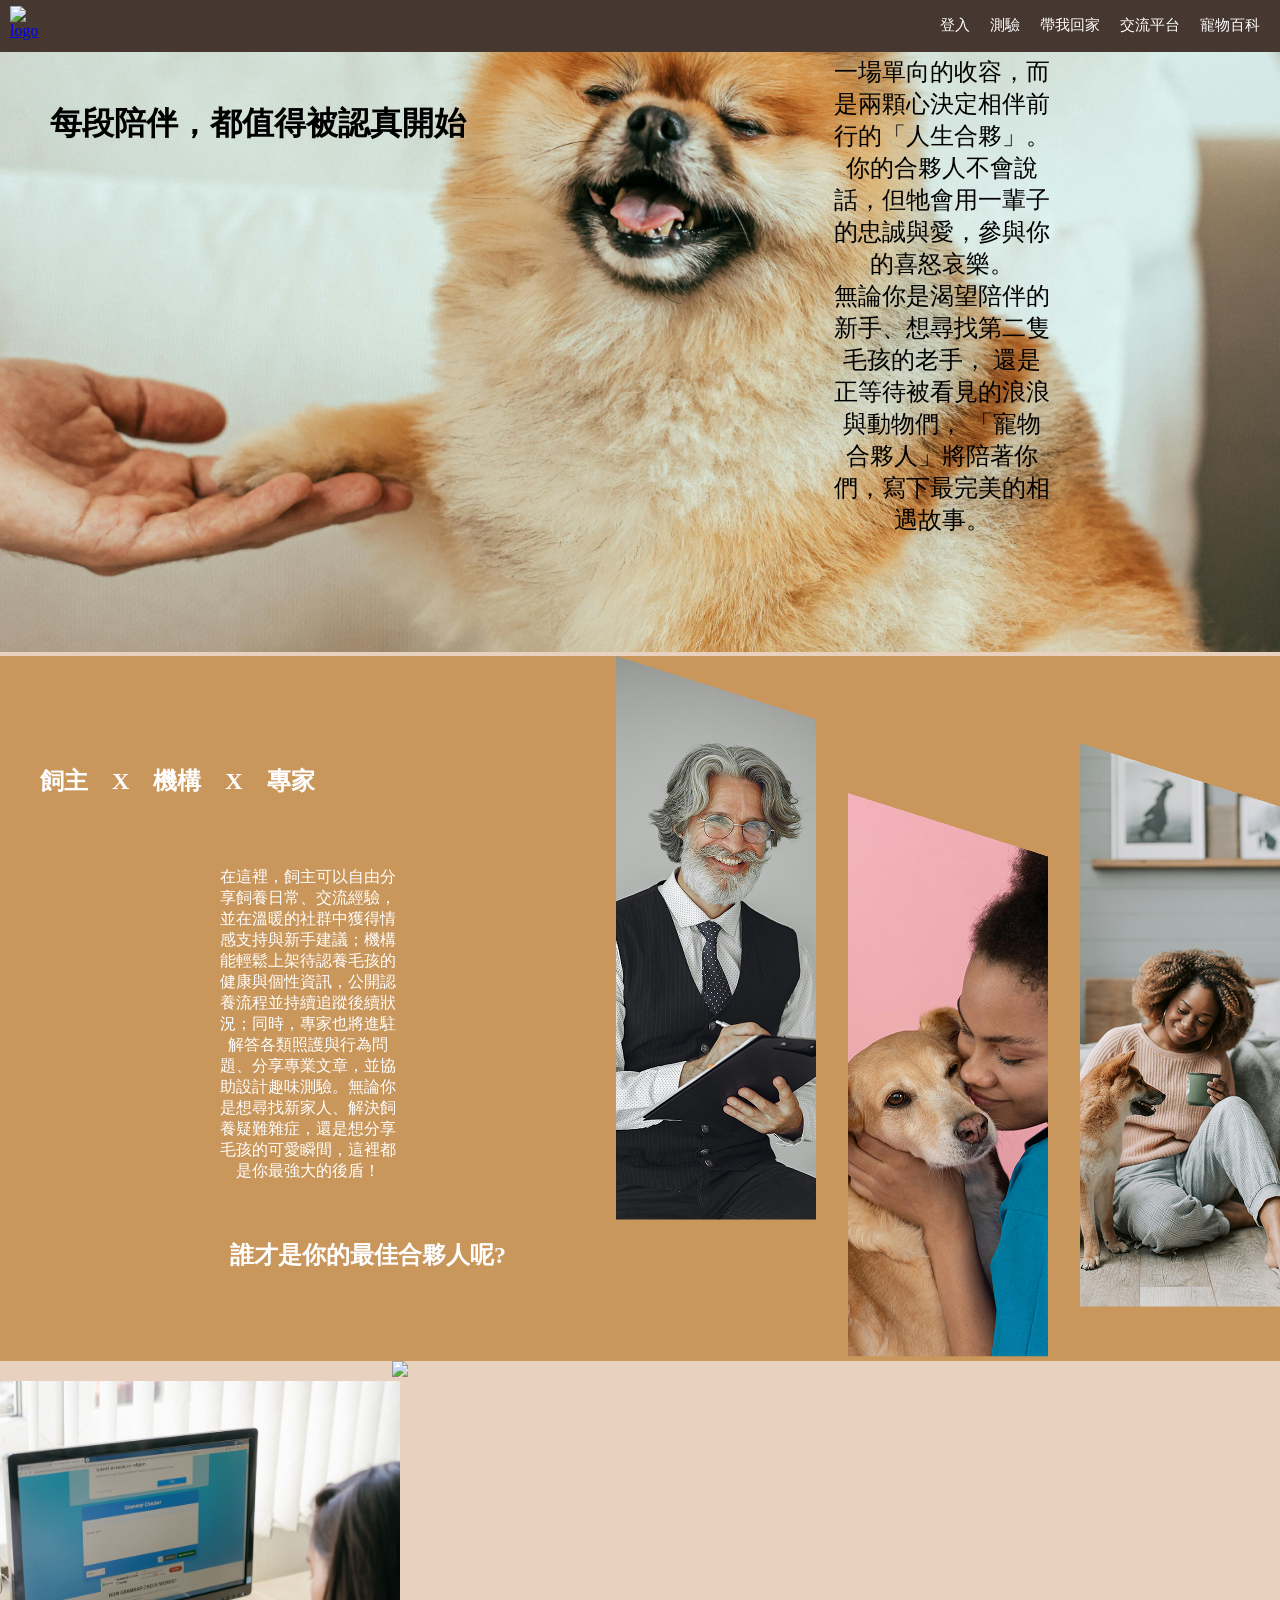
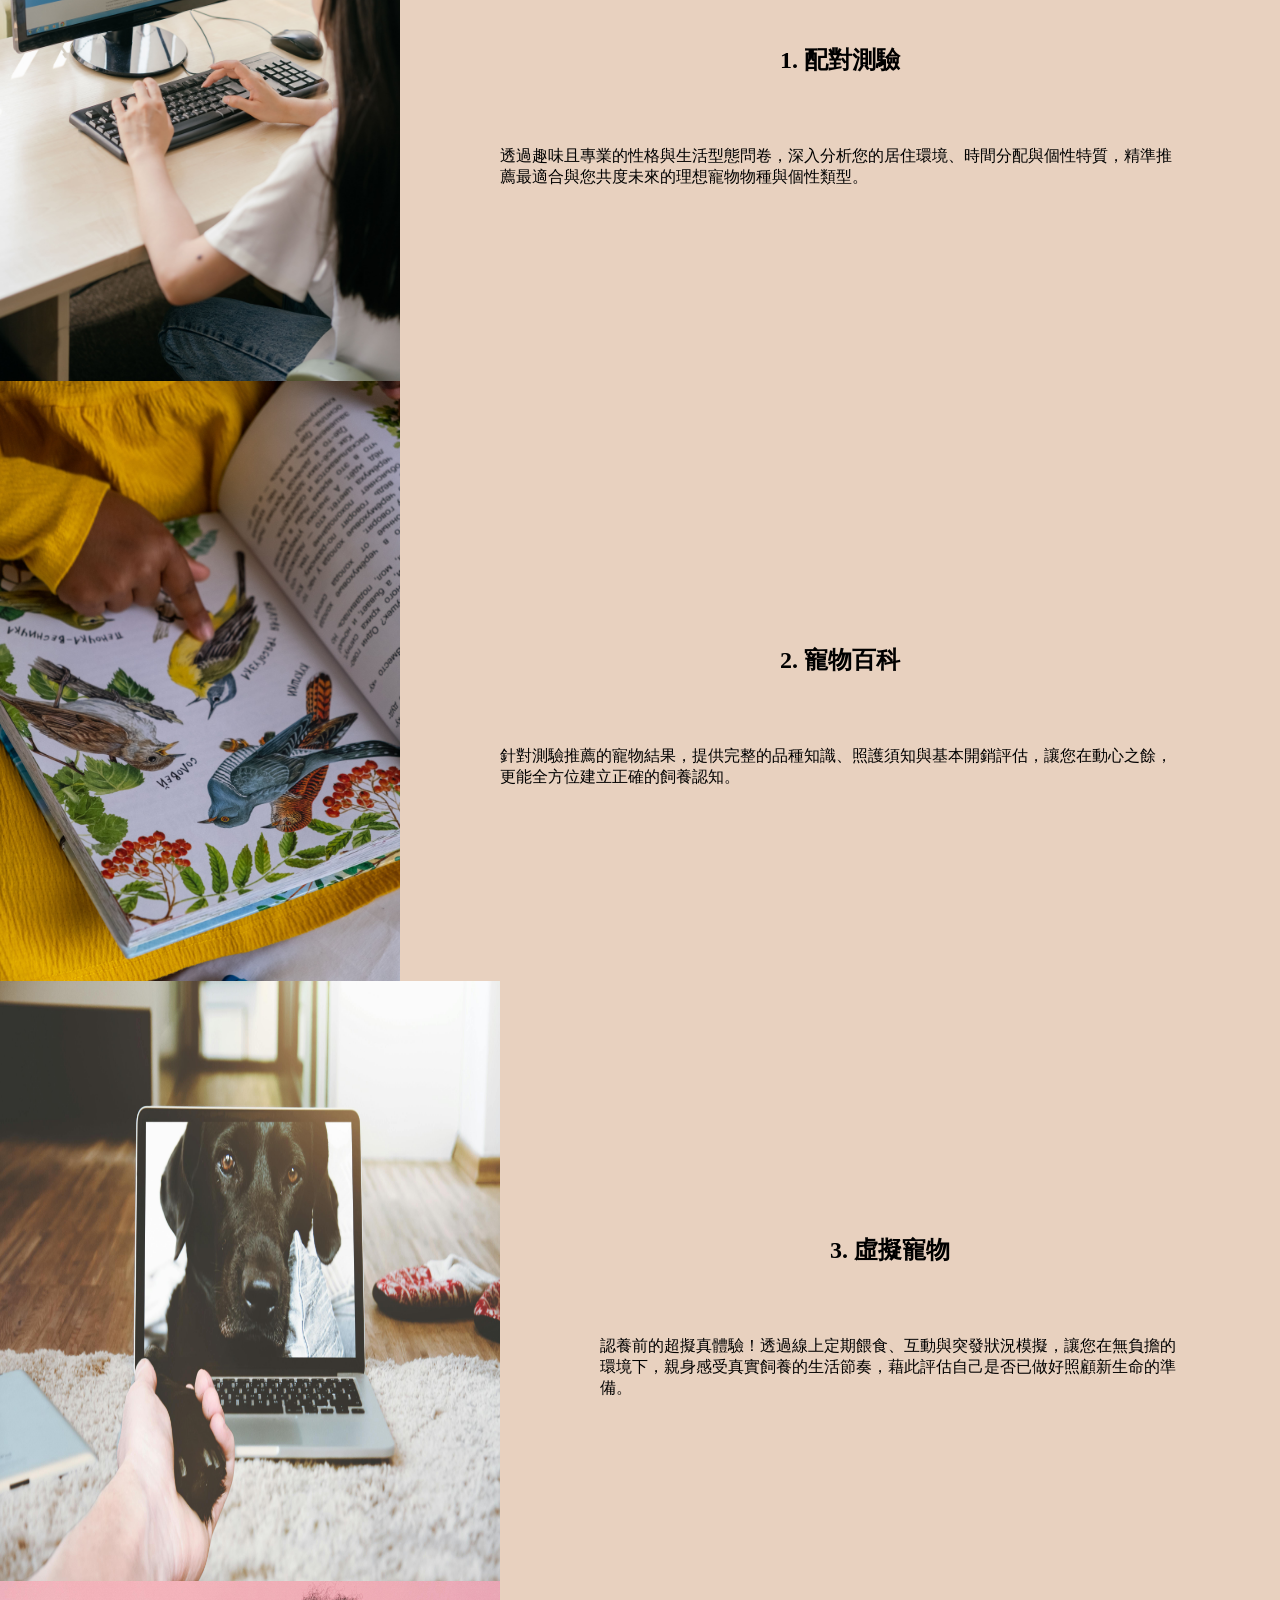
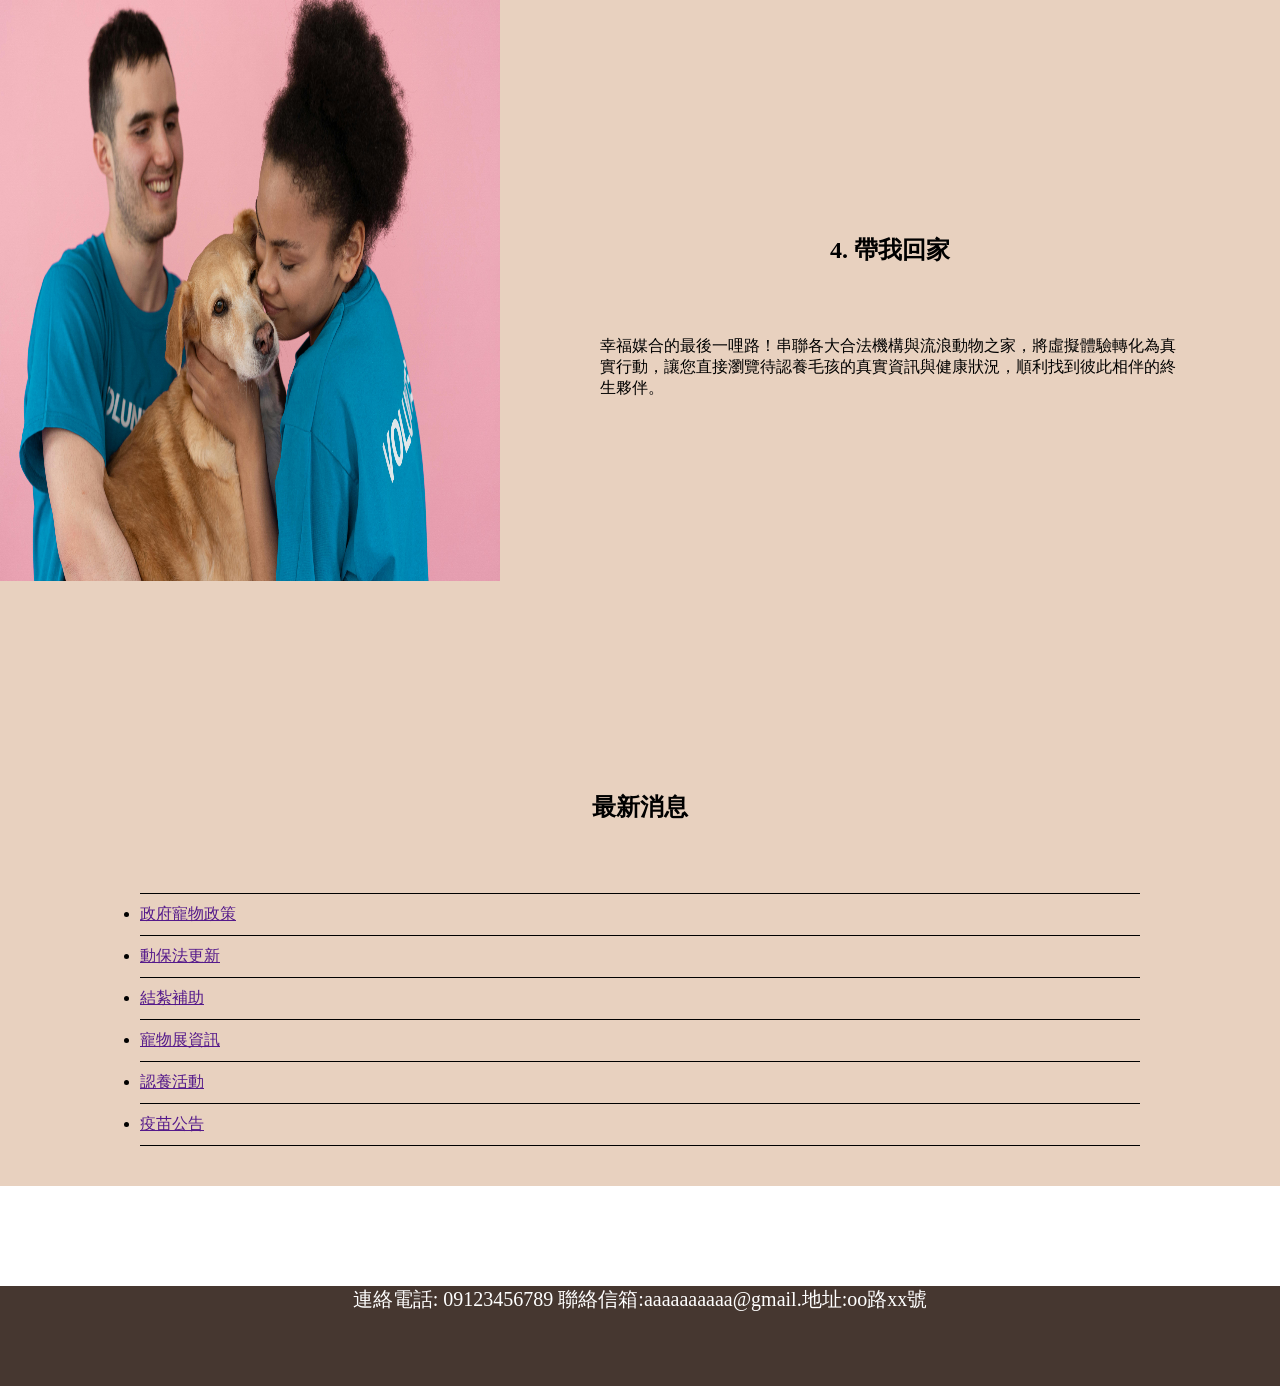
==== index.html @ eba2deb5 "uu" ====
<!DOCTYPE html>
<html lang="en">

<head>
    <meta charset="UTF-8">
    <meta name="viewport" content="width=device-width, initial-scale=1.0">
    <title>Document</title>
    <link rel="stylesheet" href="header.css">

    <style>
        * {
            margin: 0;
            padding: 0;
        }

        .frontpage {
            background-color: #E8D1BF;
        }

        h2,
        p {
            text-align: center;
            margin: 70px 180px;
        }


        .banner {
            width: 100%;

            overflow: hidden;
            position: relative;
        }

        .banner img {
            width: 100%;
            height: 600px;
            object-fit: cover;
            /* 圖片等比例縮放不變形 */

        }

        h1 {
            position: absolute;
            top: 50px;
            left: 50px;
            margin: 0;

        }

        .text1 {
            position: absolute;
            bottom: 50px;
            right: 50px;
            width: 45%;
            min-width: 300px;
            margin: 0;
            font-size: 24px;
            font-weight: normal;
        }

        .card1 {
            display: flex;
            align-items: center;
            background-color: #C9975B;
            margin: auto;
        }

        .content1 {
            flex: 1;
            padding: 40px;
        }

        .content1title {
            font-size: 24px;
            font-weight: 700;
            color: #FFFEFE;
        }

        .content1text {
            font-size: 16px;
            font-weight: 400;
            color: #FFFEFE;
        }

        .card1img {
            flex: 1;
            height: 100%;
        }

        .content2 {
            width: 100%;
            max-width: 800px;
            position: relative;
            text-align: center;
        }

        .content2 img {
            width: 100%;
            height: auto;
        }

        .content2 h2 {
            position: absolute;
            bottom: 40px;
            left: 50px;
            color: #FFFEFE
        }


        .step {
            display: flex;
            flex-direction: column;
        }

        .stepbox {
            display: flex;
            align-items: center;
        }

        .stepbox img {
            width: 500px;
            height: 600px;
        }

        .steptext {
            padding: 100px;
        }



        .news {
            display: block;
            margin: 100px;
            padding: 40px;
            text-decoration: none;
        }

        li {
            border-bottom: 1px solid #000;
            padding: 10px 0;
        }

        li:first-child {
            border-top: 1px solid #000;
        }
    </style>
</head>

<body>

    <div div class="frontpage">
        <header>
            <a class="logo" href="#"><img src="file:///C:/Users/TMP-214/Desktop/zhu/Topics/report/index.html"
                    alt="logo"></a>

            <nav>
                <a href="#">登入</a>
                <a href="file:///C:/Users/TMP-214/Desktop/zhu/Topics/report/test.html">測驗</a>
                <a href="file:///C:/Users/TMP-214/Desktop/zhu/Topics/report/take%20me%20home.html">帶我回家</a>
                <a href="file:///C:/Users/TMP-214/Desktop/zhu/Topics/report/comminicate.html">交流平台</a>
                <a href="#">寵物百科</a>
            </nav>
        </header>
        <div class="banner">
            <img src="./picture/animal/pexels-cup-of-couple-8473723.jpg" alt="">


            <h1>每段陪伴，都值得被認真開始</h1>

            <div class="text1">

                <p>這裡不只是個網站，而是一個人與毛孩相遇的溫暖起點。 我們相信，養寵物不是一場單向的收容，而是兩顆心決定相伴前行的「人生合夥」。
                    你的合夥人不會說話，但牠會用一輩子的忠誠與愛，參與你的喜怒哀樂。<br>
                    無論你是渴望陪伴的新手、想尋找第二隻毛孩的老手， 還是正等待被看見的浪浪與動物們， 「寵物合夥人」將陪著你們，寫下最完美的相遇故事。</p>
            </div>
        </div>
        <div class="card1">
            <div class="content1">
                <h3 class="content1title">飼主　X　機構　X　專家</h3>


                <p class="content1text">
                    在這裡，飼主可以自由分享飼養日常、交流經驗，並在溫暖的社群中獲得情感支持與新手建議；機構能輕鬆上架待認養毛孩的健康與個性資訊，公開認養流程並持續追蹤後續狀況；同時，專家也將進駐解答各類照護與行為問題、分享專業文章，並協助設計趣味測驗。無論你是想尋找新家人、解決飼養疑難雜症，還是想分享毛孩的可愛瞬間，這裡都是你最強大的後盾！
                </p>
            </div>

            <div class="card1img"><img src="./picture/figma/Component 17.png" alt=""></div>
        </div>
        <div class="content2">
            <img src="./picture/figma/Component 1.jpg">
            <h2>誰才是你的最佳合夥人呢?</h2>
        </div>


        <div class="step">
            <div class="stepbox">
                <img src="./picture/people/pexels-mikhail-nilov-9159043.jpg" alt="">

                <div class="steptext">
                    <h2>1. 配對測驗</h2>
                    <span>透過趣味且專業的性格與生活型態問卷，深入分析您的居住環境、時間分配與個性特質，精準推薦最適合與您共度未來的理想寵物物種與個性類型。</span>
                </div>
            </div>
            <div class="stepbox"><img src="./picture/people/pexels-cottonbro-5895028.jpg" alt="">
                <div class="steptext">
                    <h2>2. 寵物百科</h2>
                    <span>針對測驗推薦的寵物結果，提供完整的品種知識、照護須知與基本開銷評估，讓您在動心之餘，更能全方位建立正確的飼養認知。</span>
                </div>
            </div>
            <div class="stepbox"><img src="./picture/people/pexels-fr3nks-343241.jpg" alt="">
                <div class="steptext">
                    <h2>3. 虛擬寵物</h2>
                    <span>認養前的超擬真體驗！透過線上定期餵食、互動與突發狀況模擬，讓您在無負擔的環境下，親身感受真實飼養的生活節奏，藉此評估自己是否已做好照顧新生命的準備。</span>
                </div>
            </div>
            <div class="stepbox"><img src="./picture/people/pexels-mikhail-nilov-7474467.jpg" alt="">
                <div class="steptext">
                    <h2>4. 帶我回家</h2>
                    <span>幸福媒合的最後一哩路！串聯各大合法機構與流浪動物之家，將虛擬體驗轉化為真實行動，讓您直接瀏覽待認養毛孩的真實資訊與健康狀況，順利找到彼此相伴的終生夥伴。</span>
                </div>
            </div>
        </div>


        <div class="news">
            <h2>最新消息</h2>
            <ul>
                <li><a href="">政府寵物政策</a></li>
                <li><a href="">動保法更新</a></li>
                <li> <a href="">結紮補助</a></li>
                <li><a href="">寵物展資訊</a></li>
                <li><a href="">認養活動</a></li>
                <li><a href="">疫苗公告</a></li>
            </ul>
        </div>







    </div>
    <footer>
        <div class="footertext">
            <p>連絡電話: 09123456789 聯絡信箱:aaaaaaaaaa@gmail.地址:oo路xx號</p>


    </footer>
    </div>
</body>

</html>
---- header.css ----
* {
    margin: 0;
    padding: 0;
}

.frontpage {
    background-color: #E8D1BF;
}

header {
    display: flex;

    padding: 0 10px;
    background-color: #463730;
}

header .logo {
    height: 40px;
    width: auto;
    display: inline-block;
    padding: 6px 0;
}

header .logo img {
    height: 100%;
    width: auto;
    display: block;
}


header nav {
    text-align: right;
    width: 100%;
    font-size: 0;

}

header nav a {
    font-size: 15px;
    color: #fff;
    text-decoration: none;
    display: inline-block;
    line-height: 50px;
    padding: 0 10px;

}

header nav a:hover {
    background-color: #DAA058;
}

footer {
    height: 100px;
    background-color: #463730;
}

.footertext {
    font-size: 20px;
    color: #fff;
}
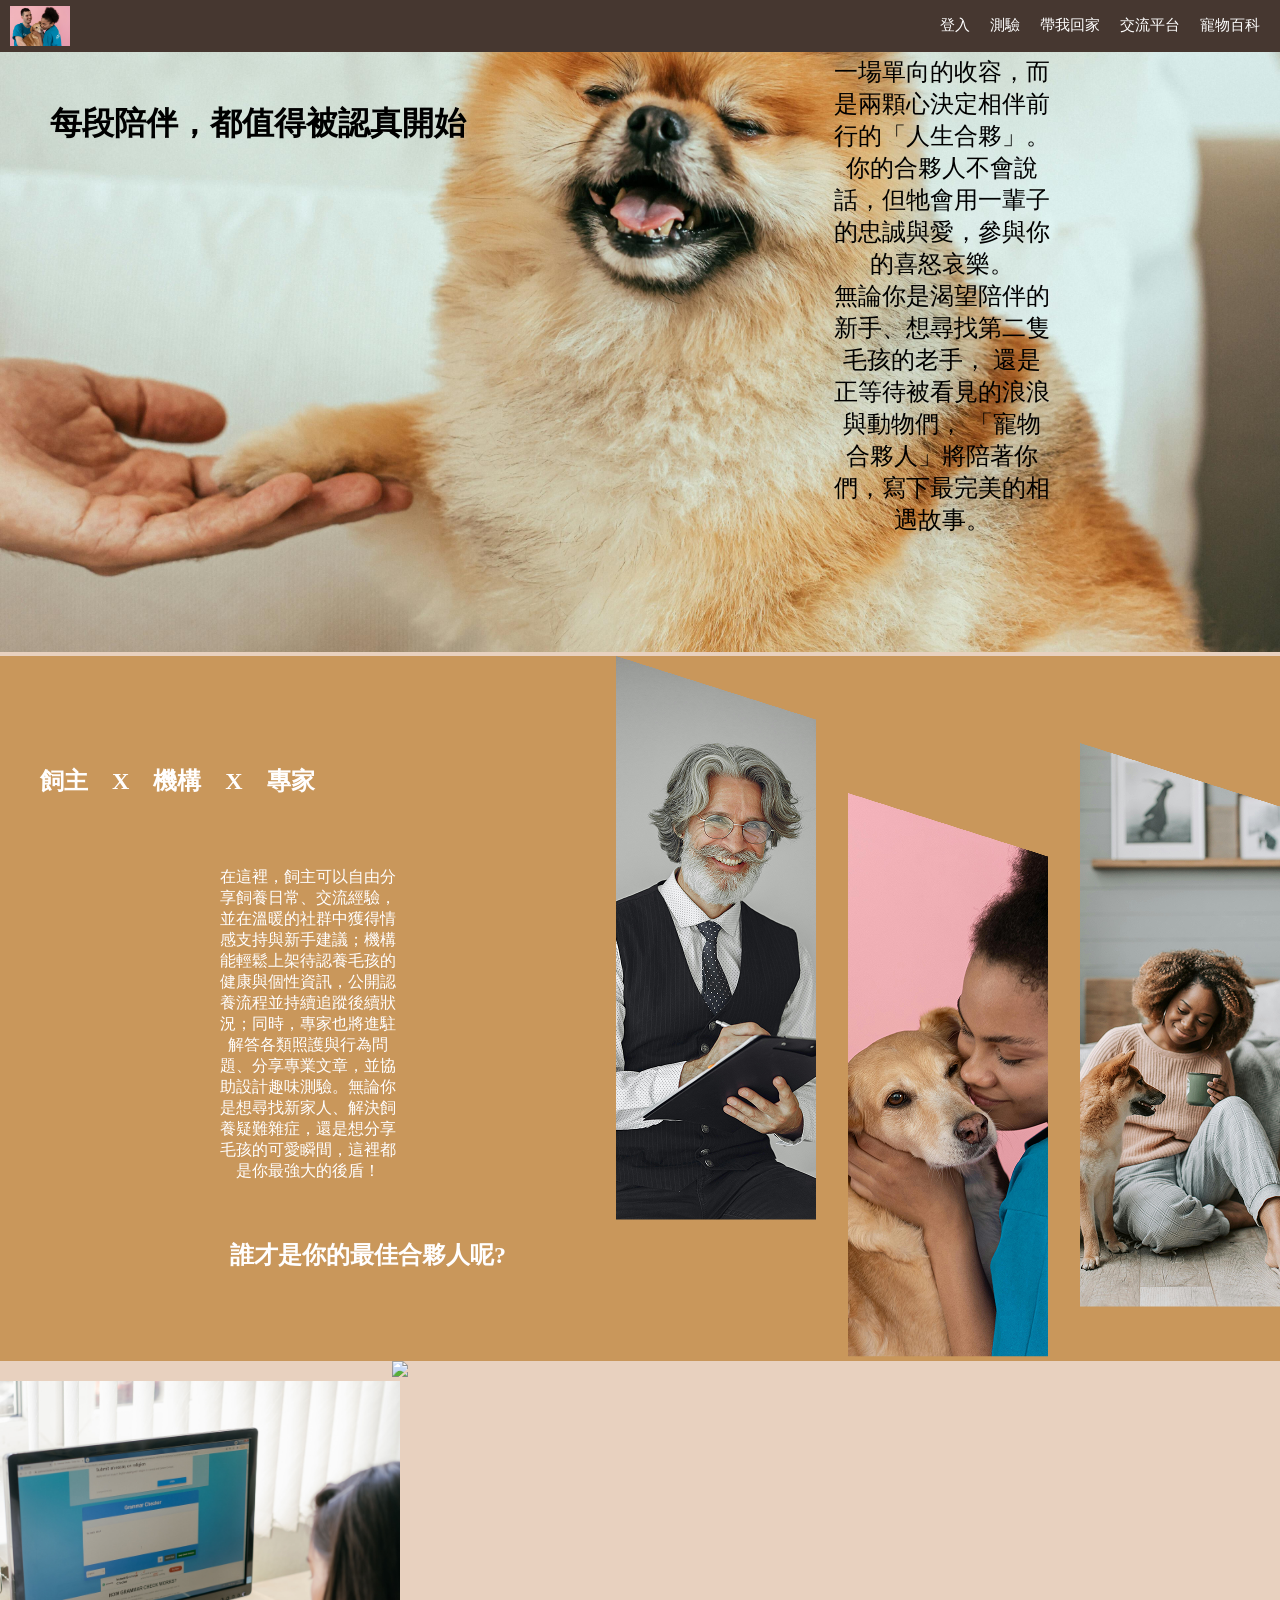
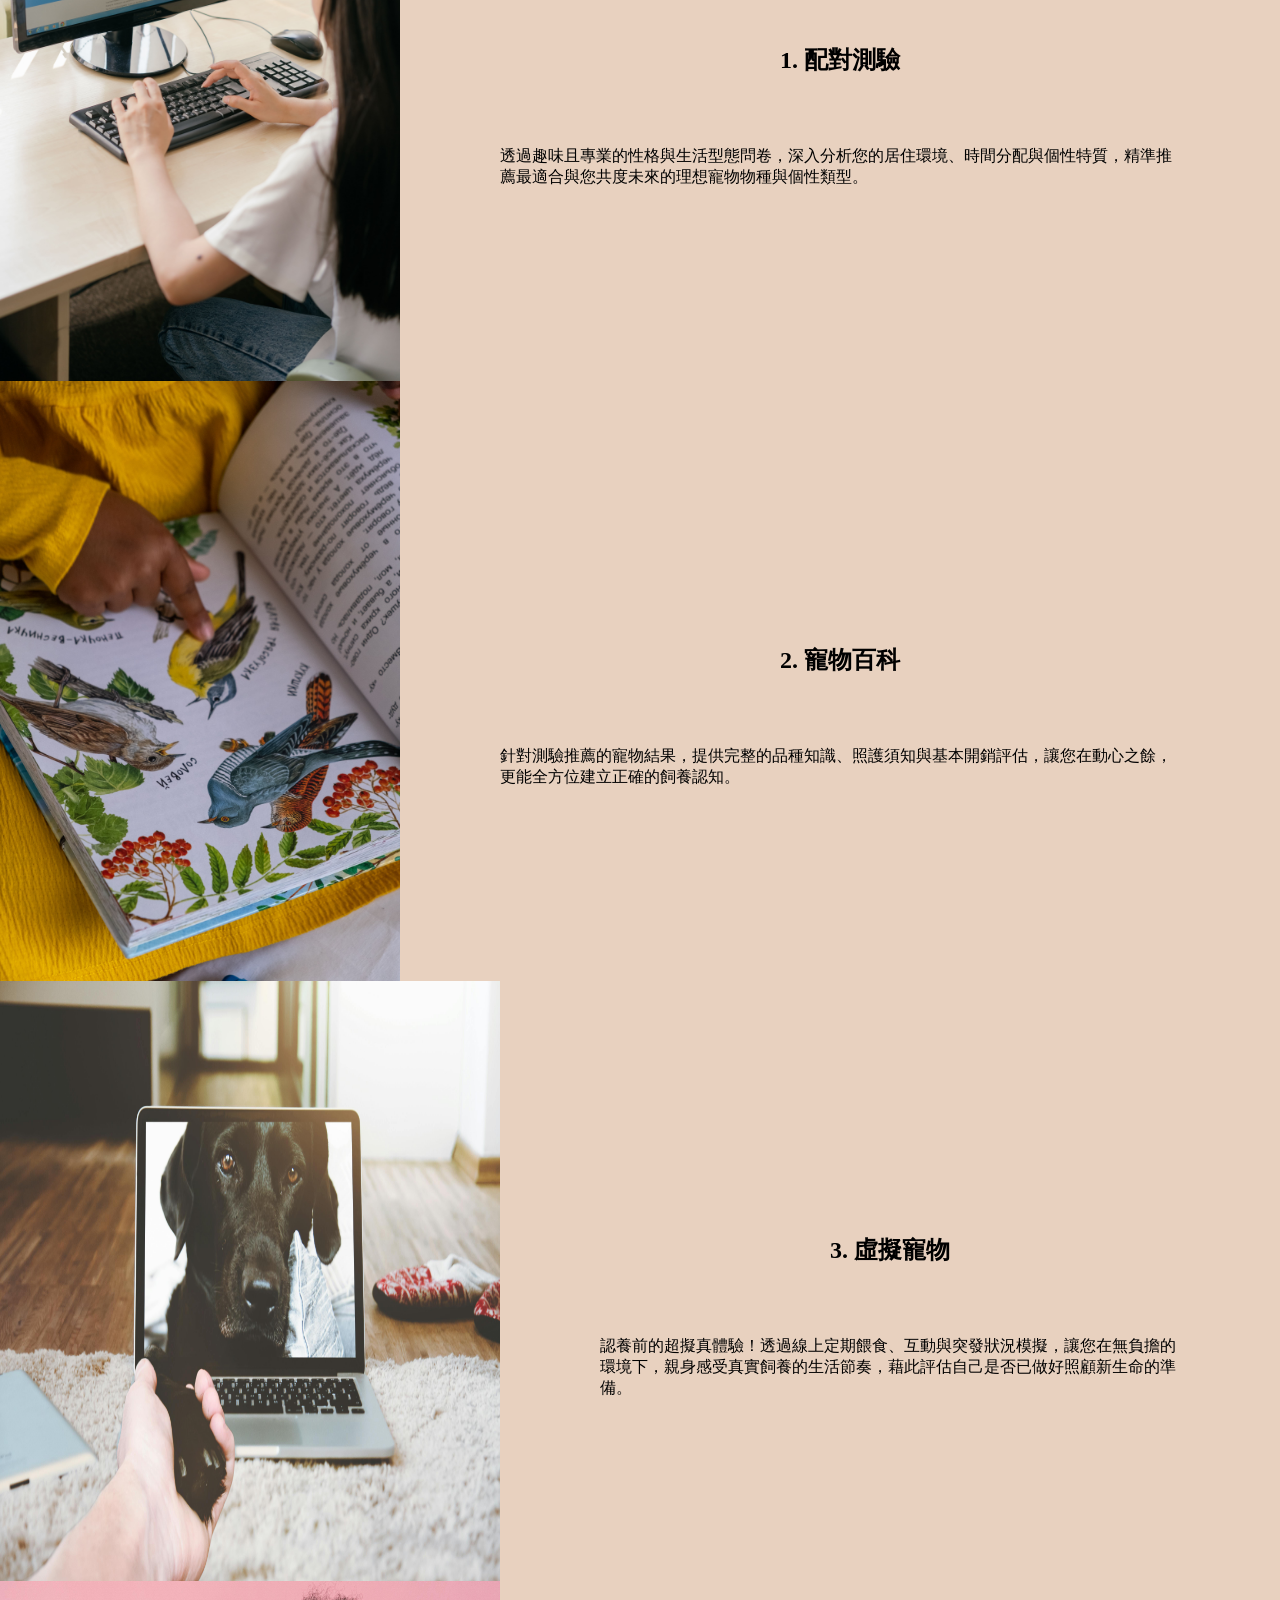
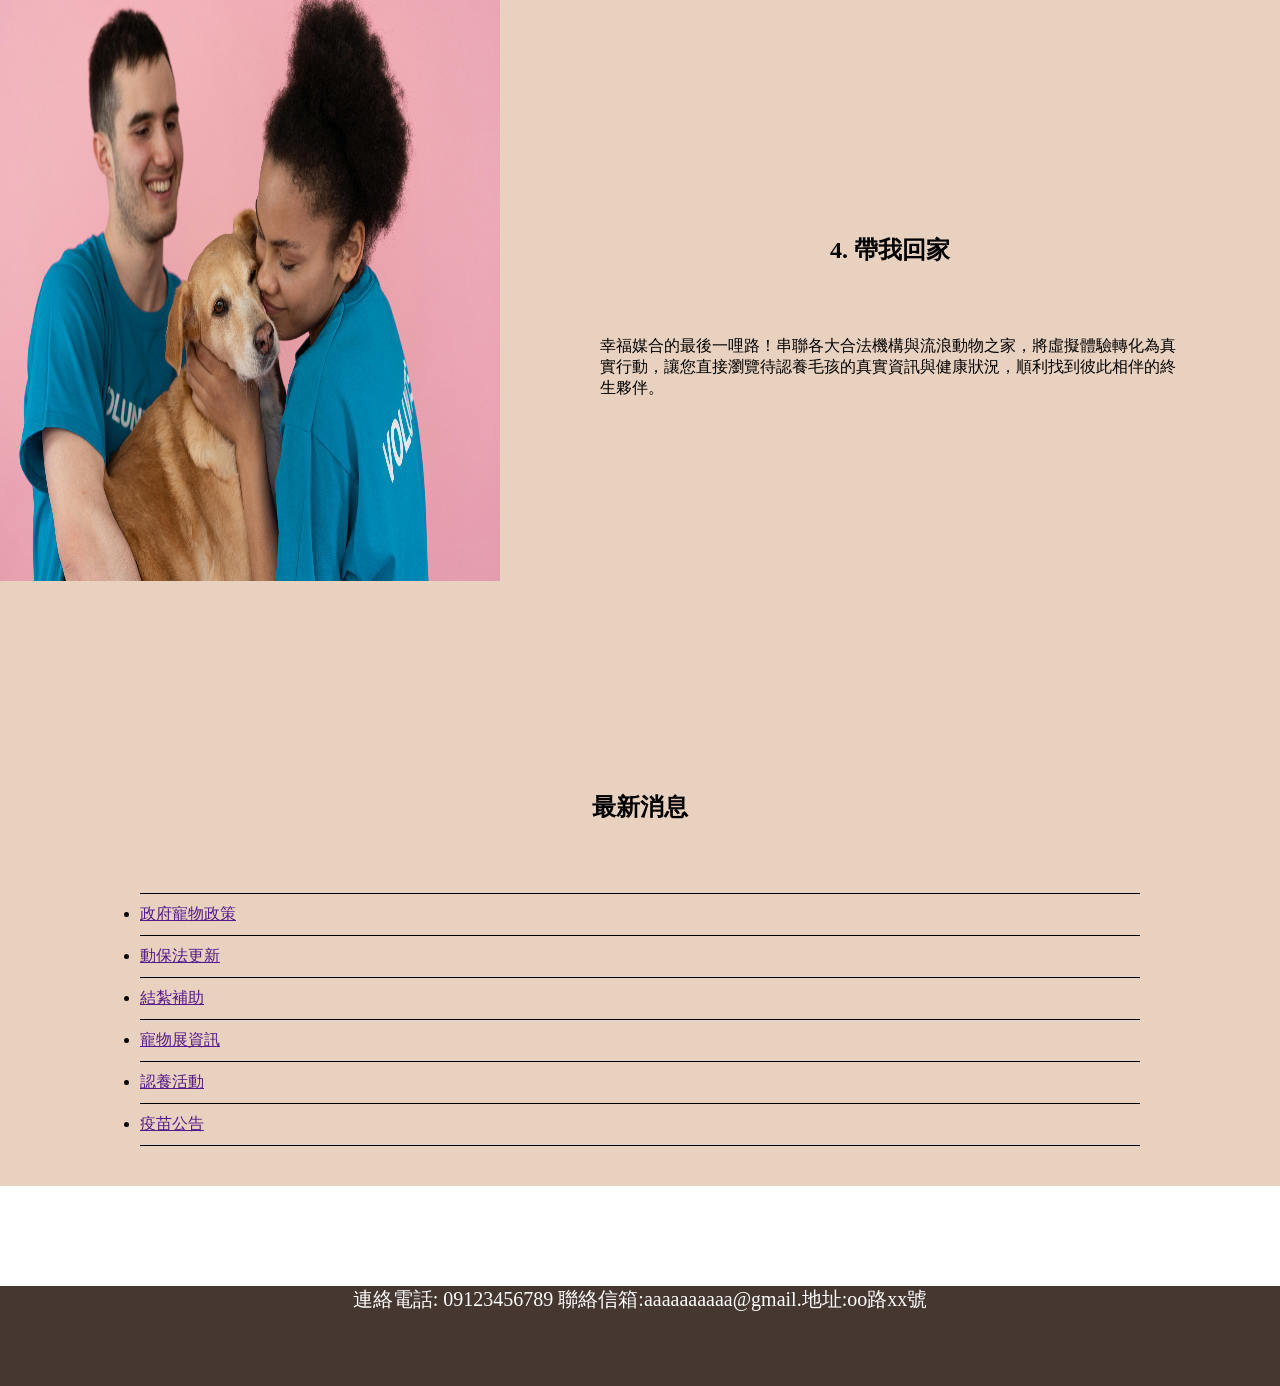
==== commit b206ba5e: "ff" ====
--- a/index.html
+++ b/index.html
@@ -150,14 +150,14 @@
 
     <div div class="frontpage">
         <header>
-            <a class="logo" href="#"><img src="file:///C:/Users/TMP-214/Desktop/zhu/Topics/report/index.html"
+            <a class="logo" href="./index.html"><img src="./picture/people/pexels-mikhail-nilov-7474467.jpg"
                     alt="logo"></a>
 
             <nav>
                 <a href="#">登入</a>
-                <a href="file:///C:/Users/TMP-214/Desktop/zhu/Topics/report/test.html">測驗</a>
-                <a href="file:///C:/Users/TMP-214/Desktop/zhu/Topics/report/take%20me%20home.html">帶我回家</a>
-                <a href="file:///C:/Users/TMP-214/Desktop/zhu/Topics/report/comminicate.html">交流平台</a>
+                <a href="./test.html">測驗</a>
+                <a href="./take me home.html">帶我回家</a>
+                <a href="./comminicate.html">交流平台</a>
                 <a href="#">寵物百科</a>
             </nav>
         </header>
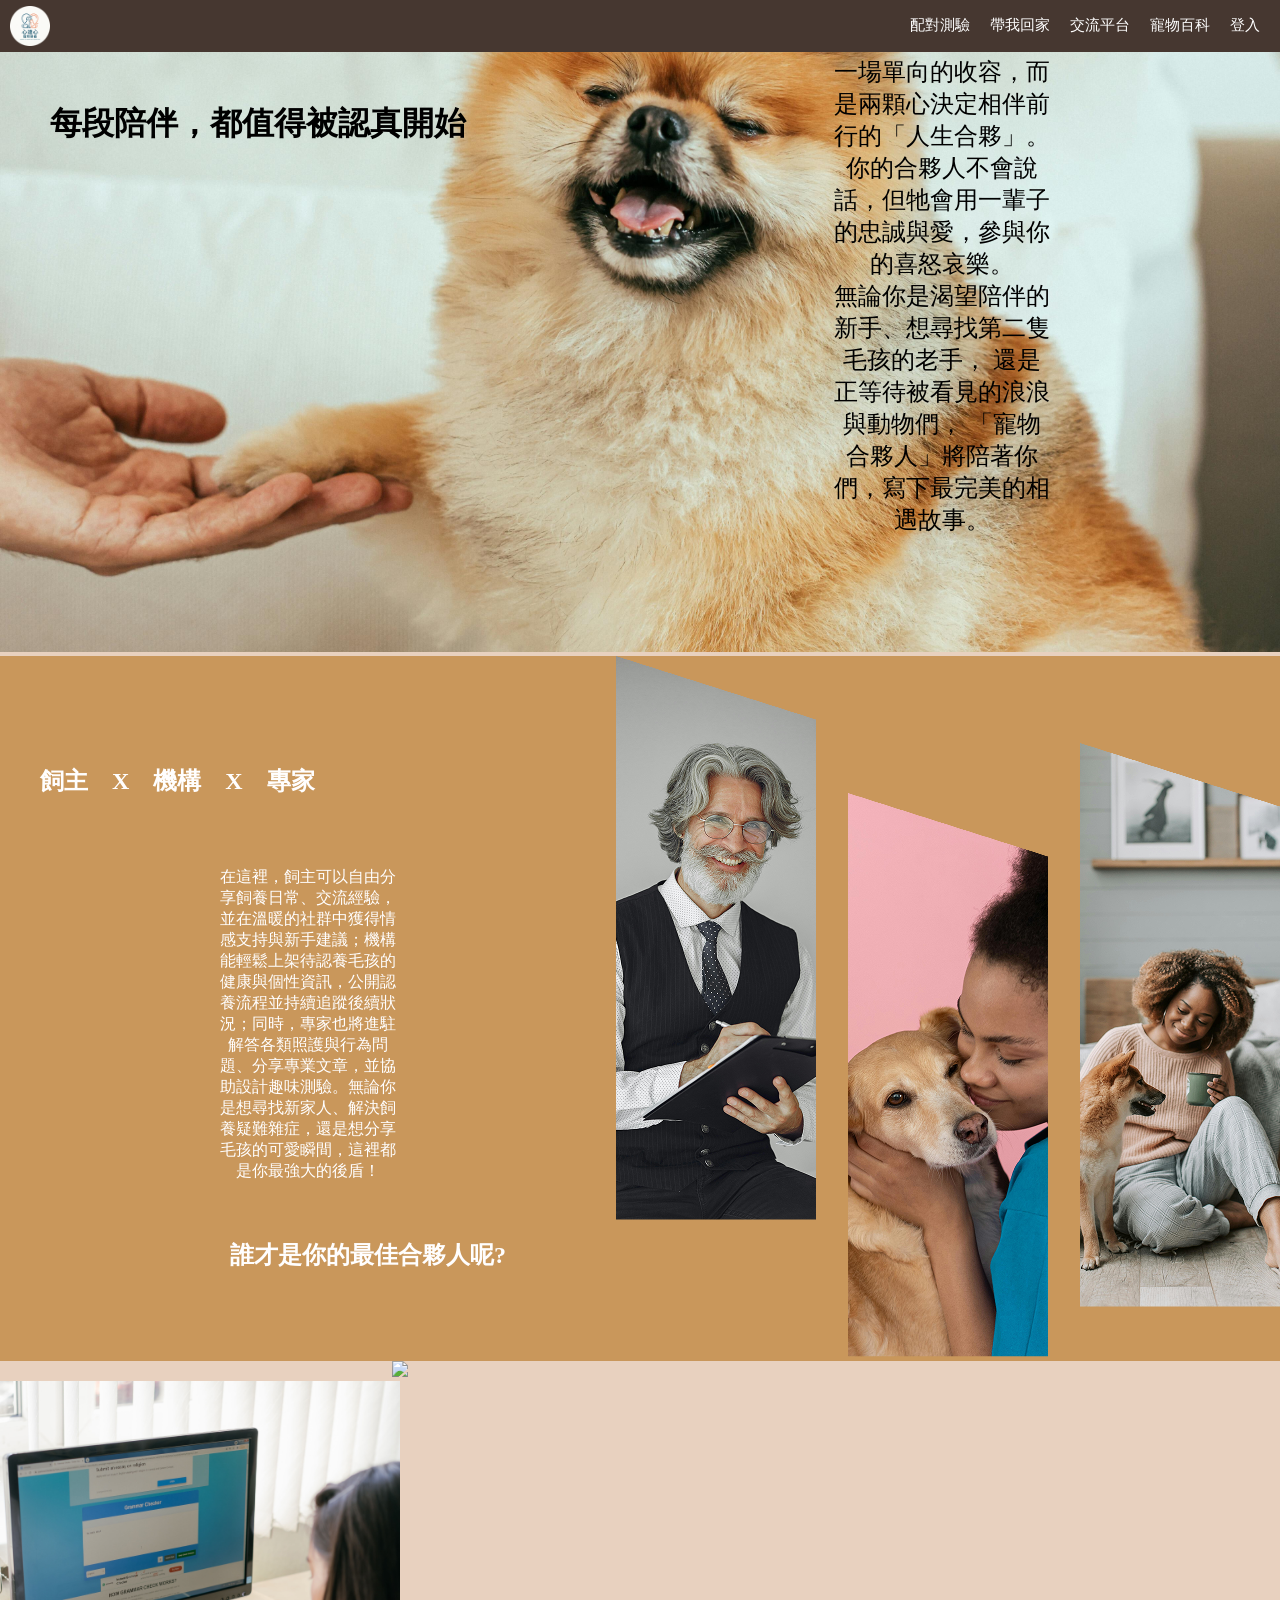
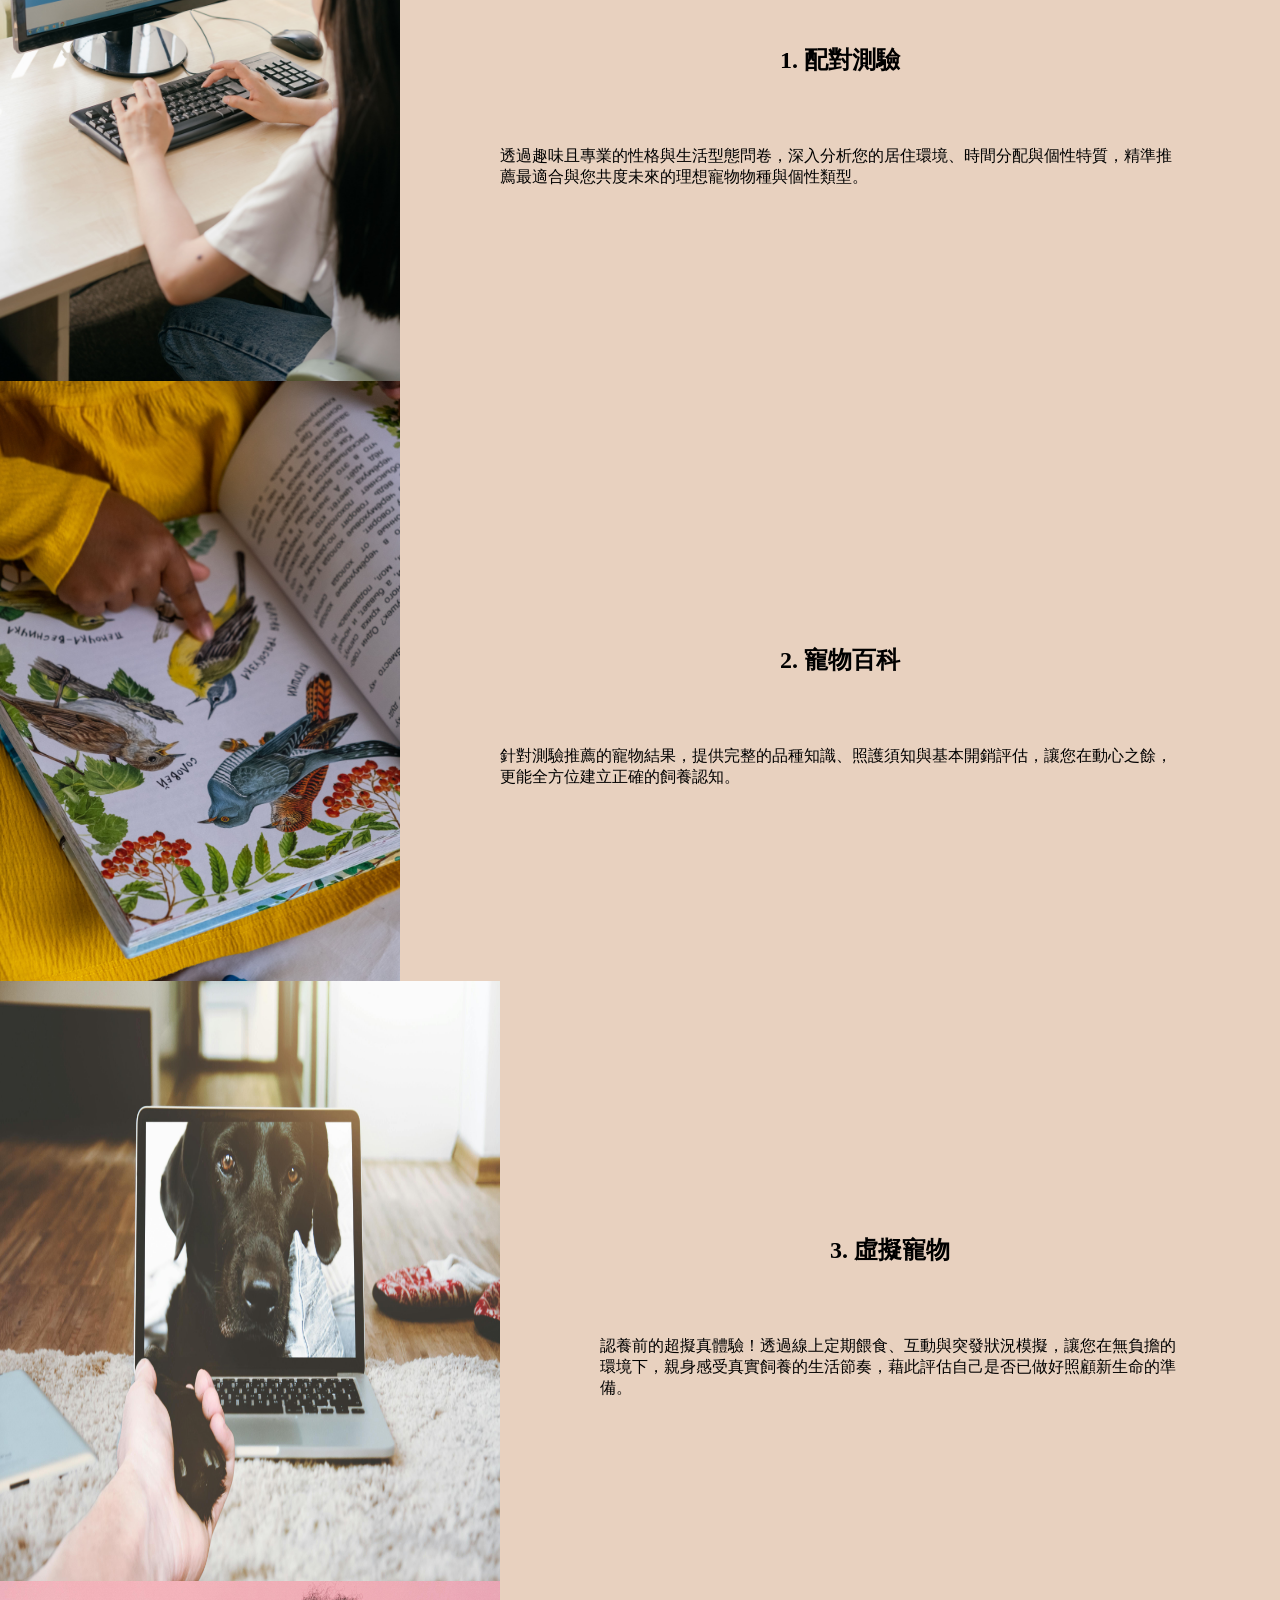
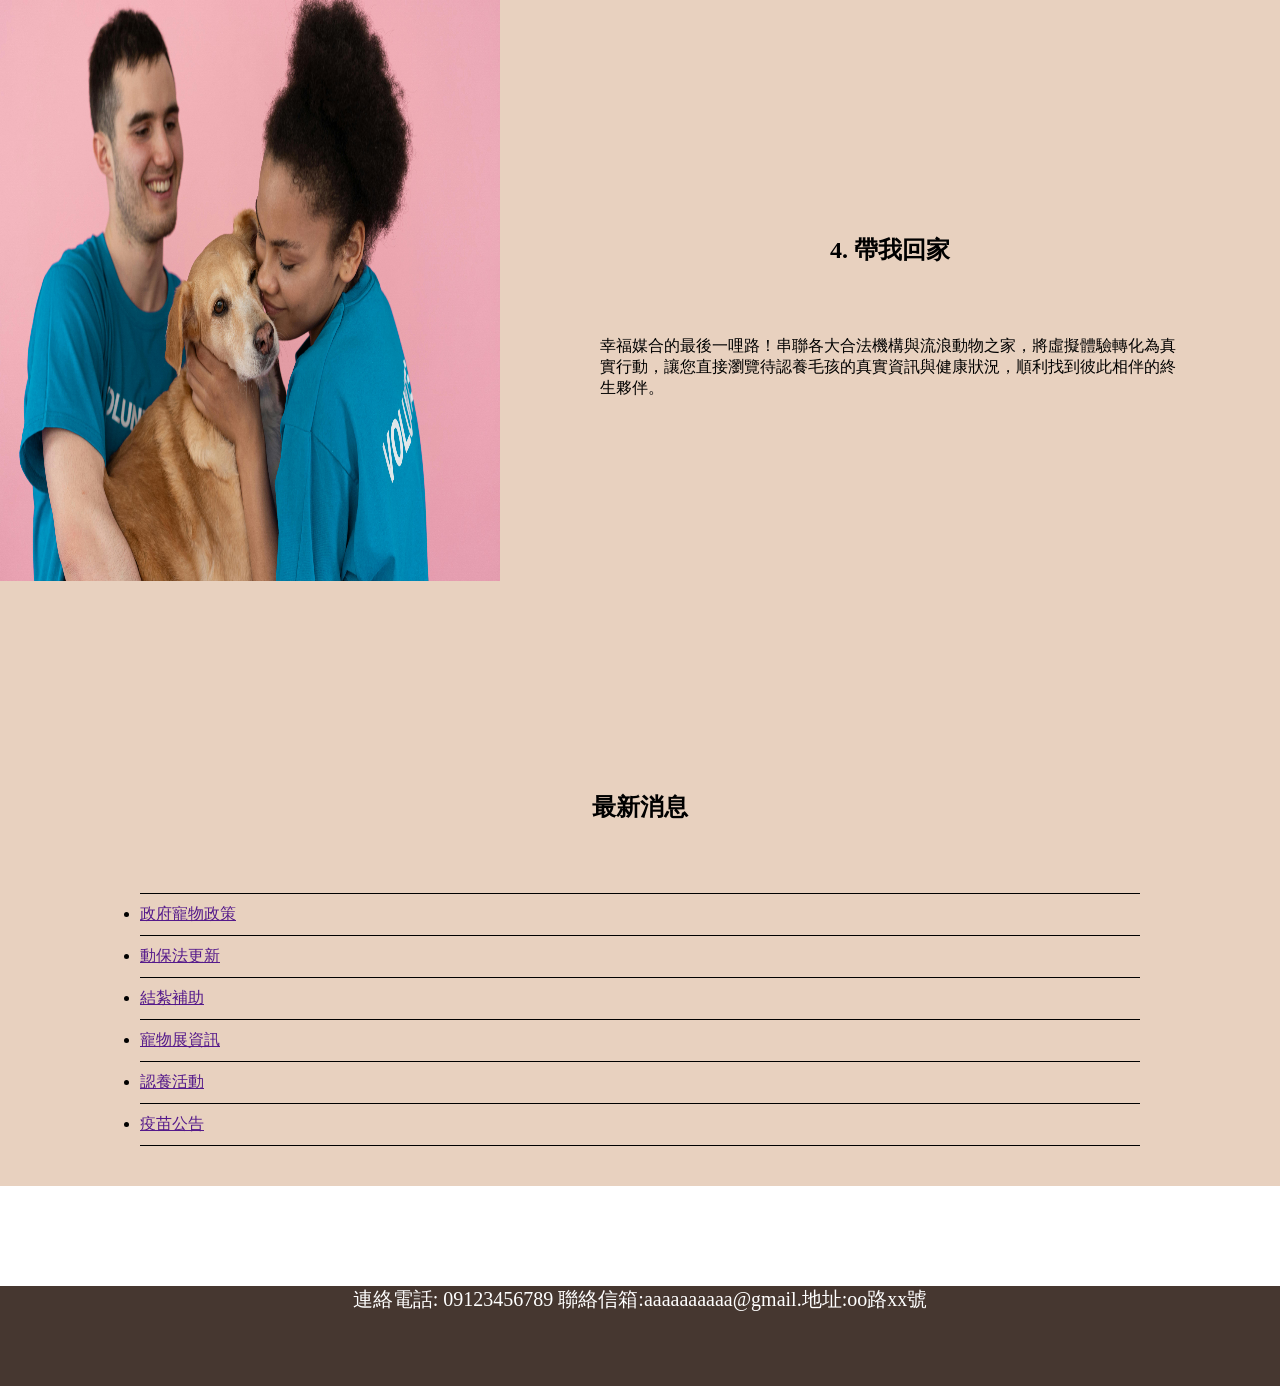
==== commit 621860c2: "yy" ====
--- a/index.html
+++ b/index.html
@@ -4,7 +4,9 @@
 <head>
     <meta charset="UTF-8">
     <meta name="viewport" content="width=device-width, initial-scale=1.0">
-    <title>Document</title>
+    <title>寵物合夥人｜每段陪伴都值得被認真開始</title>
+
+    <link rel="icon" href="./logo.png" type="image/png">
     <link rel="stylesheet" href="header.css">
 
     <style>
@@ -150,15 +152,15 @@
 
     <div div class="frontpage">
         <header>
-            <a class="logo" href="./index.html"><img src="./picture/people/pexels-mikhail-nilov-7474467.jpg"
-                    alt="logo"></a>
+            <a class="logo" href="./index.html"><img src="./logo.png" alt="logo"></a>
 
             <nav>
-                <a href="#">登入</a>
-                <a href="./test.html">測驗</a>
+
+                <a href="./test.html">配對測驗</a>
                 <a href="./take me home.html">帶我回家</a>
                 <a href="./comminicate.html">交流平台</a>
                 <a href="#">寵物百科</a>
+                <a href="#">登入</a>
             </nav>
         </header>
         <div class="banner">
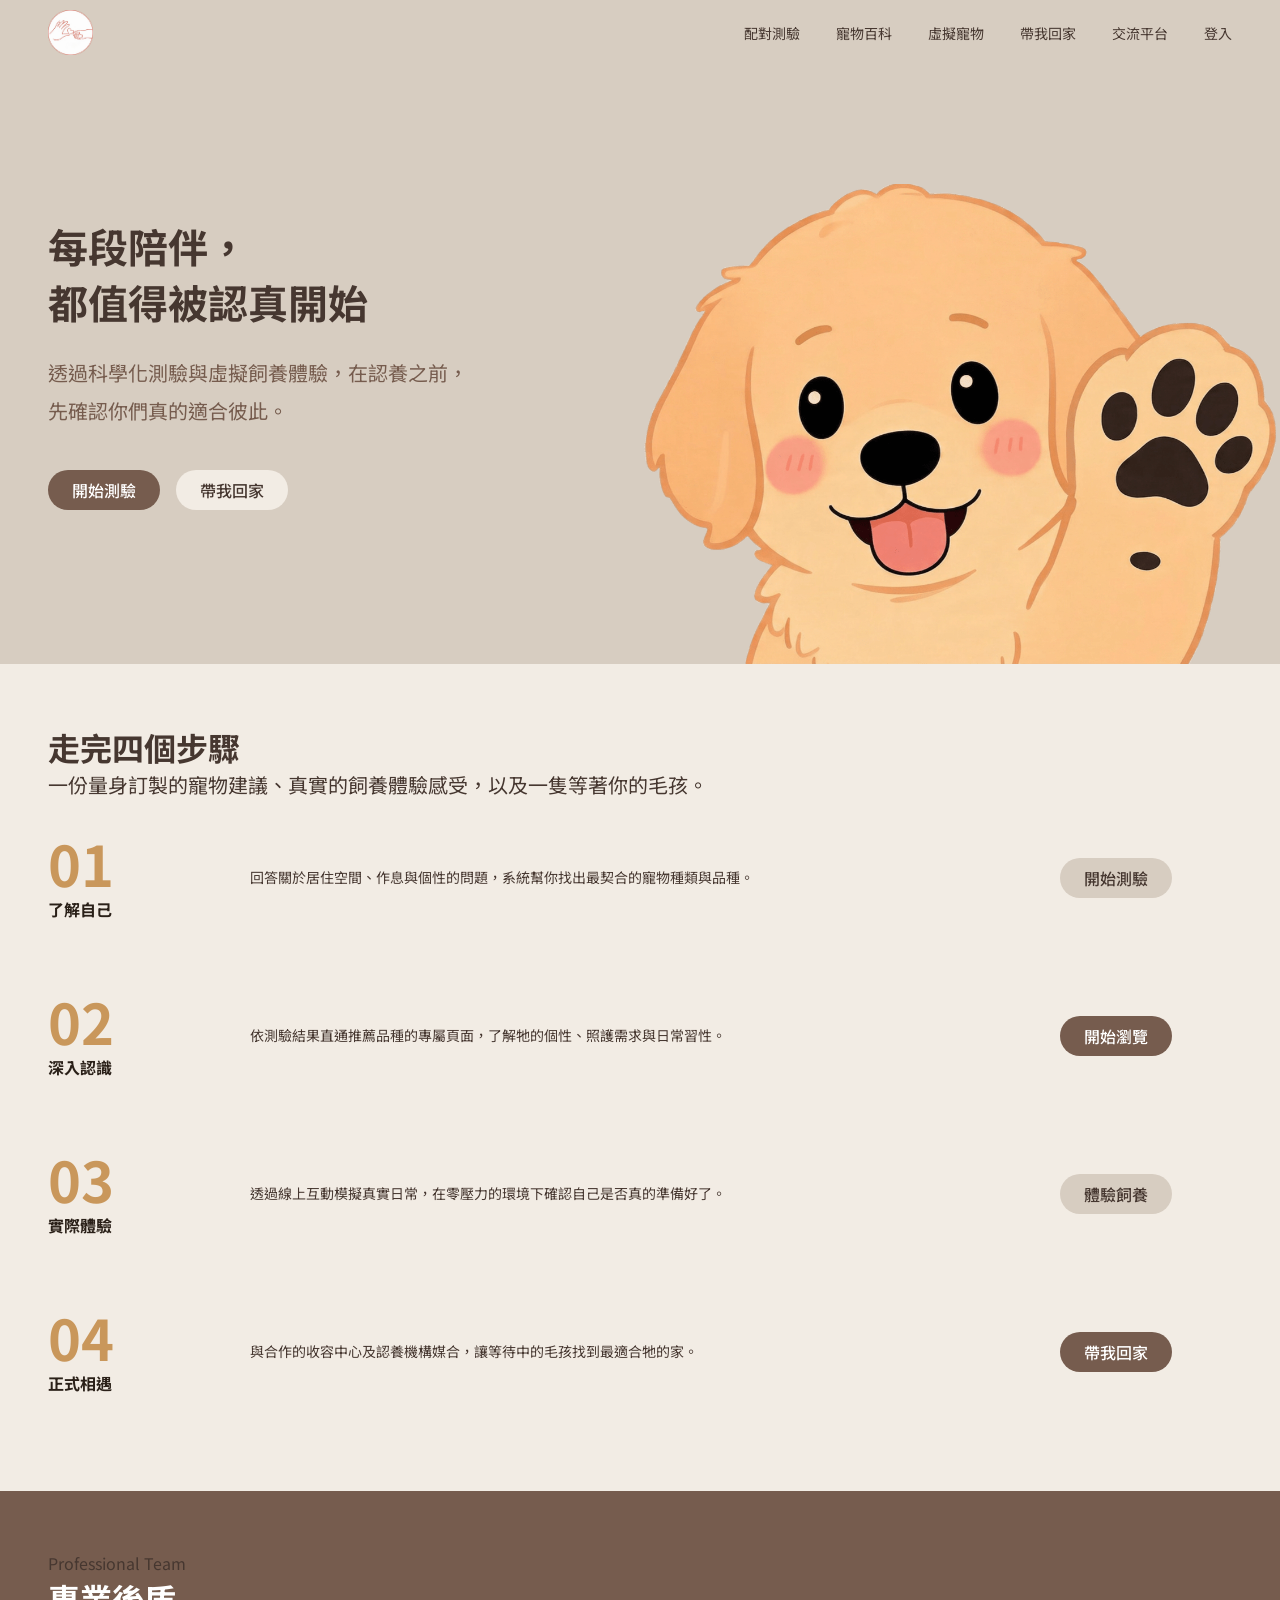
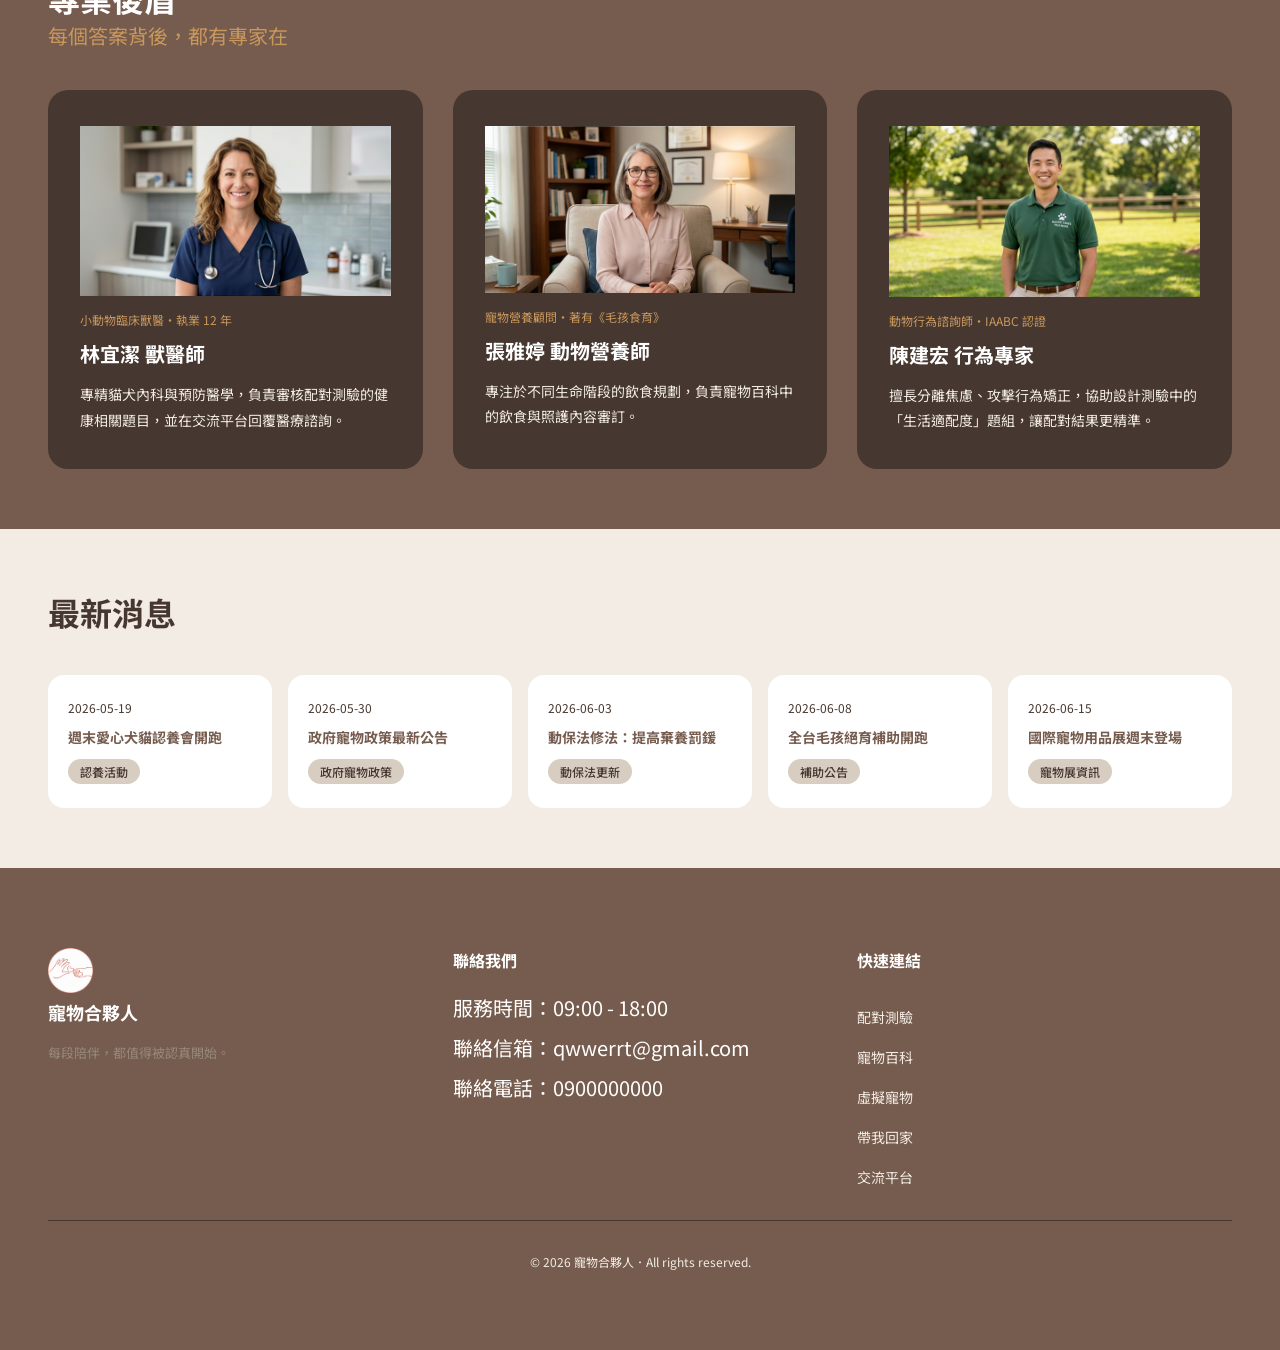
==== commit a316349b: "ee" ====
--- a/index.html
+++ b/index.html
@@ -1,255 +1,596 @@
 <!DOCTYPE html>
-<html lang="en">
+<html lang="zh-TW">
 
 <head>
     <meta charset="UTF-8">
     <meta name="viewport" content="width=device-width, initial-scale=1.0">
-    <title>寵物合夥人｜每段陪伴都值得被認真開始</title>
-
-    <link rel="icon" href="./logo.png" type="image/png">
-    <link rel="stylesheet" href="header.css">
-
+    <title>寵物合夥人首頁</title>
+    <link rel="preconnect" href="https://fonts.googleapis.com">
+    <link href="https://fonts.googleapis.com/css2?family=Noto+Sans+TC:wght@400;500;700&display=swap" rel="stylesheet">
+    <link rel="stylesheet" href="./header.css">
     <style>
-        * {
-            margin: 0;
-            padding: 0;
-        }
-
-        .frontpage {
-            background-color: #E8D1BF;
-        }
-
-        h2,
-        p {
-            text-align: center;
-            margin: 70px 180px;
-        }
-
-
-        .banner {
-            width: 100%;
-
-            overflow: hidden;
+        :root {
+            --white: #ffffff;
+            --light: #f2ece4;
+            --dark: #765c4e;
+            --grayscale: #d7cdc1;
+            --standout: #c9975b;
+            --text: #463730;
+            --dark-brown: #2a2018;
+
+
+
+            --medium-brown: #463730;
+            --btn-secondary: #bdab9b;
+            --text-muted: #96897b;
+        }
+
+
+
+        body {
+            font-family: 'Noto Sans TC', sans-serif;
+            background-color: var(--light);
+            color: var(--text);
+        }
+
+        /* ── Hero ── */
+        .hero {
             position: relative;
-        }
-
-        .banner img {
-            width: 100%;
-            height: 600px;
-            object-fit: cover;
-            /* 圖片等比例縮放不變形 */
-
-        }
-
-        h1 {
-            position: absolute;
-            top: 50px;
-            left: 50px;
-            margin: 0;
-
-        }
-
-        .text1 {
-            position: absolute;
-            bottom: 50px;
-            right: 50px;
-            width: 45%;
-            min-width: 300px;
-            margin: 0;
-            font-size: 24px;
-            font-weight: normal;
-        }
-
-        .card1 {
+            min-height: 600px;
             display: flex;
             align-items: center;
-            background-color: #C9975B;
-            margin: auto;
-        }
-
-        .content1 {
-            flex: 1;
-            padding: 40px;
-        }
-
-        .content1title {
-            font-size: 24px;
+            padding: clamp(40px, 8vw, 80px) clamp(24px, 5vw, 48px);
+            background-color: var(--grayscale);
+
+        }
+
+        .hero-content {
+            max-width: 520px;
+            z-index: 1;
+        }
+
+        .hero h1 {
+            color: var(--text);
+            line-height: 1.4;
+            margin-bottom: 24px;
+        }
+
+        .hero p {
+
+            color: var(--dark);
+            line-height: 1.9;
+            margin-bottom: 40px;
+
+        }
+
+        .hero-buttons {
+            display: flex;
+            gap: 16px;
+        }
+
+
+        .hero-image-wrap {
+            position: absolute;
+            right: 0;
+            bottom: 0;
+            height: 80%;
+            width: 50%;
+            overflow: hidden;
+        }
+
+        .hero-image-wrap img {
+            width: 100%;
+            height: 100%;
+            object-fit: cover;
+            object-position: center;
+        }
+
+        @media screen and (width < 768px) {
+            .hero {
+                flex-direction: column;
+                min-height: auto;
+                padding: 40px 24px 0px 24px;
+                align-items: stretch;
+            }
+
+            .hero-content {
+                max-width: 100%;
+            }
+
+            .hero-buttons {
+                justify-content: center;
+                gap: 24px;
+                margin-bottom: 30px;
+            }
+
+            .hero-image-wrap {
+                position: static;
+                width: 100%;
+                height: 250px;
+            }
+        }
+
+        /* ── Sections shared ── */
+        .steps-section {
+            padding-block: 60px;
+        }
+
+        .steps-wrapper {
+            display: flex;
+            flex-direction: column;
+        }
+
+
+        .step-card.row {
+            padding-block: 36px;
+            background: transparent;
+            align-items: center;
+        }
+
+        .step-number {
+            font-size: 56px;
             font-weight: 700;
-            color: #FFFEFE;
-        }
-
-        .content1text {
+            color: var(--standout);
+            line-height: 1;
+        }
+
+        .step-title {
             font-size: 16px;
-            font-weight: 400;
-            color: #FFFEFE;
-        }
-
-        .card1img {
-            flex: 1;
-            height: 100%;
-        }
-
-        .content2 {
-            width: 100%;
-            max-width: 800px;
-            position: relative;
-            text-align: center;
-        }
-
-        .content2 img {
+            font-weight: 700;
+            color: var(--dark-brown, #4a3525);
+            margin-top: 6px;
+        }
+
+        .step-desc {
+            font-size: 14px;
+            color: var(--text);
+            line-height: 1.8;
+        }
+
+
+
+        @media (max-width: 767px) {
+            .step-card.row {
+                text-align: center;
+                gap: 16px;
+            }
+        }
+
+
+        /* ── 專業後盾 ── */
+        .experts-section {
+            background: var(--dark);
+            padding-block: 60px;
+        }
+
+        .section-label {
+            color: var(--text);
+        }
+
+        .experts-section .section-title {
+            color: var(--white);
+        }
+
+        .experts-section .section-subtitle {
+            color: var(--standout);
+            margin-bottom: 40px;
+        }
+
+
+        .experts-section .row {
+            align-items: stretch;
+        }
+
+        .expert-card {
+            background: var(--text);
+            border-radius: 20px;
+            padding: 36px 32px;
+            display: flex;
+            flex-direction: column;
+            gap: 10px;
+        }
+
+        .expert-card img {
             width: 100%;
             height: auto;
         }
 
-        .content2 h2 {
-            position: absolute;
-            bottom: 40px;
-            left: 50px;
-            color: #FFFEFE
-        }
-
-
-        .step {
+        .expert-role {
+            font-size: 12px;
+            color: var(--standout);
+            line-height: 1.5;
+        }
+
+        .expert-name {
+            font-size: 20px;
+            font-weight: 700;
+            color: var(--white);
+        }
+
+        .expert-desc {
+            font-size: 14px;
+            color: var(--light);
+            line-height: 1.8;
+            margin-top: 4px;
+        }
+
+        .experts-section .col-12 {
+            display: flex;
+        }
+
+        @media screen and (width < 768px) {
+            .expert-card {
+                margin-bottom: 16px;
+            }
+        }
+
+
+        /* ── 最新消息 ── */
+        @media screen and (width >=768px) {
+            .news-nav {
+                display: none;
+            }
+        }
+
+        .news-section {
+            background: var(--light);
+            padding-block: 60px;
+        }
+
+        .news-section .section-title {
+            margin-bottom: 40px;
+        }
+
+        .news-grid {
+            display: grid;
+            grid-template-columns: repeat(5, 1fr);
+            gap: 16px;
+        }
+
+        .news-card {
+            background: var(--white);
+            border-radius: 16px;
+            padding: 24px 20px;
             display: flex;
             flex-direction: column;
-        }
-
-        .stepbox {
-            display: flex;
-            align-items: center;
-        }
-
-        .stepbox img {
-            width: 500px;
-            height: 600px;
-        }
-
-        .steptext {
-            padding: 100px;
-        }
-
-
-
-        .news {
-            display: block;
-            margin: 100px;
-            padding: 40px;
-            text-decoration: none;
-        }
-
-        li {
-            border-bottom: 1px solid #000;
-            padding: 10px 0;
-        }
-
-        li:first-child {
-            border-top: 1px solid #000;
+            gap: 10px;
+            transition: transform 0.2s, box-shadow 0.2s;
+        }
+
+        .news-card:hover {
+            transform: translateY(-4px);
+            box-shadow: 0 8px 24px rgba(42, 32, 24, 0.1);
+        }
+
+        .news-date {
+            font-size: 12px;
+            color: var(--text);
+        }
+
+        .news-title {
+            font-size: 14px;
+            font-weight: 700;
+            color: var(--dark);
+            line-height: 1.6;
+            flex: 1;
+        }
+
+        .news-tag {
+            display: inline-block;
+            background: var(--grayscale);
+            color: var(--text);
+            padding: 4px 12px;
+            border-radius: 20px;
+            font-size: 12px;
+            font-weight: 500;
+            align-self: flex-start;
+            text-align: center;
+        }
+
+        @media screen and (width < 768px) {
+            .news-grid {
+                display: flex;
+                overflow-x: auto;
+                scroll-snap-type: x mandatory;
+                gap: 16px;
+            }
+
+            .news-card {
+                flex: 0 0 80%;
+                scroll-snap-align: start;
+            }
+
+            .news-section {
+                position: relative;
+            }
+
+            .news-nav {
+                position: absolute;
+                top: 50%;
+                left: 0;
+                right: 0;
+                transform: translateY(-50%);
+                display: flex;
+                justify-content: space-between;
+                padding: 0 8px;
+                pointer-events: none;
+                z-index: 10;
+            }
+
+            .news-nav button {
+                pointer-events: auto;
+                background: transparent;
+                border: none;
+                font-size: 28px;
+                color: var(--dark);
+                cursor: pointer;
+            }
+
+            .news-nav button:disabled {
+                opacity: 0.3;
+                pointer-events: none;
+            }
         }
     </style>
 </head>
 
 <body>
 
-    <div div class="frontpage">
-        <header>
-            <a class="logo" href="./index.html"><img src="./logo.png" alt="logo"></a>
-
-            <nav>
-
-                <a href="./test.html">配對測驗</a>
-                <a href="./take me home.html">帶我回家</a>
-                <a href="./comminicate.html">交流平台</a>
-                <a href="#">寵物百科</a>
-                <a href="#">登入</a>
-            </nav>
-        </header>
-        <div class="banner">
-            <img src="./picture/animal/pexels-cup-of-couple-8473723.jpg" alt="">
-
-
-            <h1>每段陪伴，都值得被認真開始</h1>
-
-            <div class="text1">
-
-                <p>這裡不只是個網站，而是一個人與毛孩相遇的溫暖起點。 我們相信，養寵物不是一場單向的收容，而是兩顆心決定相伴前行的「人生合夥」。
-                    你的合夥人不會說話，但牠會用一輩子的忠誠與愛，參與你的喜怒哀樂。<br>
-                    無論你是渴望陪伴的新手、想尋找第二隻毛孩的老手， 還是正等待被看見的浪浪與動物們， 「寵物合夥人」將陪著你們，寫下最完美的相遇故事。</p>
+    <!-- <==========================導覽頁============================> -->
+    <input type="checkbox" id="nav-control">
+    <div class="main-header">
+        <div><a class="logo" href="./index.html"><img src="./logo.png" alt="logo"></a></div>
+        <nav class="nav">
+
+            <ul class="nav-links">
+
+                <li><a class="btn-test" id="btn-test_explain" href="./test-explain.html">配對測驗</a></li>
+                <li><a class="btn-encyclopedia" id="btn-encyclopedia" href="./encyclopedia.html">寵物百科</a></li>
+                <li><a class="btn-index" id="btn-index" href="#">虛擬寵物</a></li>
+                <li><a class="btn-takeMeHome" id="btn-takeMeHome" href="#">帶我回家</a></li>
+                <li><a class="btn-comminicate" id="btn-comminicate" href="./comminicate.html">交流平台</a></li>
+                <li><a class="btn-login" id="btn-login" href="./login.html">登入</a></li>
+            </ul>
+        </nav>
+        <label for="nav-control" class="hb">
+            <span class="bar"></span>
+            <span class="bar"></span>
+            <span class="bar"></span>
+        </label>
+    </div>
+
+
+    <!-- <===============================hero============================> -->
+    <section class="hero">
+
+        <div class="hero-content">
+            <h1>每段陪伴，<br>都值得被認真開始</h1>
+            <p>透過科學化測驗與虛擬飼養體驗，在認養之前，<br>先確認你們真的適合彼此。</p>
+            <div class="hero-buttons">
+
+                <a class="btn btn-c" href="./test_explain.html">開始測驗</a>
+                <a class="btn btn-a" href="#">帶我回家</a>
+
             </div>
         </div>
-        <div class="card1">
-            <div class="content1">
-                <h3 class="content1title">飼主　X　機構　X　專家</h3>
-
-
-                <p class="content1text">
-                    在這裡，飼主可以自由分享飼養日常、交流經驗，並在溫暖的社群中獲得情感支持與新手建議；機構能輕鬆上架待認養毛孩的健康與個性資訊，公開認養流程並持續追蹤後續狀況；同時，專家也將進駐解答各類照護與行為問題、分享專業文章，並協助設計趣味測驗。無論你是想尋找新家人、解決飼養疑難雜症，還是想分享毛孩的可愛瞬間，這裡都是你最強大的後盾！
-                </p>
-            </div>
-
-            <div class="card1img"><img src="./picture/figma/Component 17.png" alt=""></div>
+        <div class="hero-image-wrap">
+            <img src="./picture/1 index/dreamina-2026-06-17-4353-Close-up of the golden retriever puppy f...-Photoroom (1).png"
+                alt="">
         </div>
-        <div class="content2">
-            <img src="./picture/figma/Component 1.jpg">
-            <h2>誰才是你的最佳合夥人呢?</h2>
+
+    </section>
+
+    <!--==============================四步驟=================================== -->
+    <section class="steps-section">
+        <div class="container">
+            <div class="row">
+                <div class="col-12">
+                    <h2 class="steps-title">走完四個步驟</h2>
+                    <p class="steps-text">一份量身訂製的寵物建議、真實的飼養體驗感受，以及一隻等著你的毛孩。</p>
+                </div>
+            </div>
+            <div class="steps-wrapper">
+
+                <div class="step-card row">
+                    <div class="col-12 col-md-2">
+                        <div class="step-number">01</div>
+
+                        <div class="step-title">了解自己</div>
+                    </div>
+                    <div class="col-12 col-md-8">
+                        <p class="step-desc">回答關於居住空間、作息與個性的問題，系統幫你找出最契合的寵物種類與品種。</p>
+                    </div>
+                    <div class="col-12 col-md-2">
+                        <a class="btn btn-b" href="./test-explain.html">開始測驗</a>
+                    </div>
+                </div>
+
+                <div class="step-card row">
+                    <div class="col-12 col-md-2">
+                        <div class="step-number">02</div>
+
+                        <div class="step-title">深入認識</div>
+                    </div>
+                    <div class="col-12 col-md-8">
+                        <p class="step-desc">依測驗結果直通推薦品種的專屬頁面，了解牠的個性、照護需求與日常習性。</p>
+                    </div>
+                    <div class="col-12 col-md-2">
+                        <a class="btn btn-c" href="./encyclopedia.html">開始瀏覽</a>
+                    </div>
+                </div>
+                <div class="step-card row">
+                    <div class="col-12 col-md-2">
+                        <div class="step-number">03</div>
+
+                        <div class="step-title">實際體驗</div>
+                    </div>
+                    <div class="col-12 col-md-8">
+                        <p class="step-desc">透過線上互動模擬真實日常，在零壓力的環境下確認自己是否真的準備好了。</p>
+                    </div>
+                    <div class="col-12 col-md-2">
+                        <a class="btn btn-b" href="#">體驗飼養</a>
+                    </div>
+                </div>
+                <div class="step-card row">
+                    <div class="col-12 col-md-2">
+                        <div class="step-number">04</div>
+
+                        <div class="step-title">正式相遇</div>
+                    </div>
+                    <div class="col-12 col-md-8">
+                        <p class="step-desc">與合作的收容中心及認養機構媒合，讓等待中的毛孩找到最適合牠的家。</p>
+                    </div>
+                    <div class="col-12 col-md-2">
+                        <a class="btn btn-c" href="#">帶我回家</a>
+                    </div>
+                </div>
+
+
+            </div>
+
         </div>
-
-
-        <div class="step">
-            <div class="stepbox">
-                <img src="./picture/people/pexels-mikhail-nilov-9159043.jpg" alt="">
-
-                <div class="steptext">
-                    <h2>1. 配對測驗</h2>
-                    <span>透過趣味且專業的性格與生活型態問卷，深入分析您的居住環境、時間分配與個性特質，精準推薦最適合與您共度未來的理想寵物物種與個性類型。</span>
-                </div>
-            </div>
-            <div class="stepbox"><img src="./picture/people/pexels-cottonbro-5895028.jpg" alt="">
-                <div class="steptext">
-                    <h2>2. 寵物百科</h2>
-                    <span>針對測驗推薦的寵物結果，提供完整的品種知識、照護須知與基本開銷評估，讓您在動心之餘，更能全方位建立正確的飼養認知。</span>
-                </div>
-            </div>
-            <div class="stepbox"><img src="./picture/people/pexels-fr3nks-343241.jpg" alt="">
-                <div class="steptext">
-                    <h2>3. 虛擬寵物</h2>
-                    <span>認養前的超擬真體驗！透過線上定期餵食、互動與突發狀況模擬，讓您在無負擔的環境下，親身感受真實飼養的生活節奏，藉此評估自己是否已做好照顧新生命的準備。</span>
-                </div>
-            </div>
-            <div class="stepbox"><img src="./picture/people/pexels-mikhail-nilov-7474467.jpg" alt="">
-                <div class="steptext">
-                    <h2>4. 帶我回家</h2>
-                    <span>幸福媒合的最後一哩路！串聯各大合法機構與流浪動物之家，將虛擬體驗轉化為真實行動，讓您直接瀏覽待認養毛孩的真實資訊與健康狀況，順利找到彼此相伴的終生夥伴。</span>
+    </section>
+
+
+
+    <!--=============================專業後盾==================================-->
+    <section class="experts-section">
+        <div class="container">
+            <div class="section-label">Professional Team</div>
+            <h2 class="section-title">專業後盾</h2>
+            <p class="section-subtitle">每個答案背後，都有專家在</p>
+            <div class="row">
+                <div class="col-12 col-md-4">
+                    <div class="expert-card">
+                        <div><img src="./picture/1 index/professionals/1.png" alt=""></div>
+                        <div class="expert-role">小動物臨床獸醫・執業 12 年</div>
+                        <div class="expert-name">林宜潔 獸醫師</div>
+                        <div class="expert-desc">專精貓犬內科與預防醫學，負責審核配對測驗的健康相關題目，並在交流平台回覆醫療諮詢。</div>
+
+                    </div>
+                </div>
+                <div class="col-12 col-md-4">
+                    <div class="expert-card">
+                        <div><img src="./picture/1 index/professionals/3.png" alt=""></div>
+                        <div class="expert-role">寵物營養顧問・著有《毛孩食育》</div>
+                        <div class="expert-name">張雅婷 動物營養師</div>
+                        <div class="expert-desc">專注於不同生命階段的飲食規劃，負責寵物百科中的飲食與照護內容審訂。</div>
+                    </div>
+                </div>
+                <div class="col-12 col-md-4">
+                    <div class="expert-card">
+                        <div><img src="./picture/1 index/professionals/2.png" alt=""></div>
+                        <div class="expert-role">動物行為諮詢師・IAABC 認證</div>
+                        <div class="expert-name">陳建宏 行為專家</div>
+                        <div class="expert-desc">擅長分離焦慮、攻擊行為矯正，協助設計測驗中的「生活適配度」題組，讓配對結果更精準。</div>
+                    </div>
                 </div>
             </div>
         </div>
-
-
-        <div class="news">
-            <h2>最新消息</h2>
-            <ul>
-                <li><a href="">政府寵物政策</a></li>
-                <li><a href="">動保法更新</a></li>
-                <li> <a href="">結紮補助</a></li>
-                <li><a href="">寵物展資訊</a></li>
-                <li><a href="">認養活動</a></li>
-                <li><a href="">疫苗公告</a></li>
-            </ul>
+    </section>
+
+
+    <!-- ── 最新消息 ── -->
+    <section class="news-section">
+        <div class="container">
+            <h2 class="section-title">最新消息</h2>
+            <div class="news-nav">
+                <button id="newsPrev">‹</button>
+                <button id="newsNext">›</button>
+            </div>
+            <div class="news-grid">
+                <div class="news-card">
+                    <div class="news-date">2026-05-19</div>
+                    <div class="news-title">週末愛心犬貓認養會開跑</div>
+                    <span class="news-tag">認養活動</span>
+                </div>
+                <div class="news-card">
+                    <div class="news-date">2026-05-30</div>
+                    <div class="news-title">政府寵物政策最新公告</div>
+                    <span class="news-tag">政府寵物政策</span>
+                </div>
+                <div class="news-card">
+                    <div class="news-date">2026-06-03</div>
+                    <div class="news-title">動保法修法：提高棄養罰鍰</div>
+                    <span class="news-tag">動保法更新</span>
+                </div>
+                <div class="news-card">
+                    <div class="news-date">2026-06-08</div>
+                    <div class="news-title">全台毛孩絕育補助開跑</div>
+                    <span class="news-tag">補助公告</span>
+                </div>
+                <div class="news-card">
+                    <div class="news-date">2026-06-15</div>
+                    <div class="news-title">國際寵物用品展週末登場</div>
+                    <span class="news-tag">寵物展資訊</span>
+                </div>
+            </div>
         </div>
-
-
-
-
-
-
-
-    </div>
-    <footer>
-        <div class="footertext">
-            <p>連絡電話: 09123456789 聯絡信箱:aaaaaaaaaa@gmail.地址:oo路xx號</p>
-
-
+    </section>
+
+    <footer class="main-footer">
+        <div class="container">
+            <div class="row">
+                <div class="col-4 col-md-4">
+                    <a class="nav_logo" href="./index.html"><img src="./logo.png" alt="logo"></a>
+                    <h3 class="footer-logo">寵物合夥人</h3>
+                    <p class="footer-tagline">每段陪伴，都值得被認真開始。</p>
+                </div>
+
+                <div class="col-4 col-md-4">
+                    <h4 class="footer-section-title">聯絡我們</h4>
+                    <span class="footer-text">
+                        <p>服務時間：09:00 - 18:00
+                        <p>聯絡信箱：qwwerrt@gmail.com
+                        <p>聯絡電話：0900000000
+                    </span>
+                </div>
+
+                <div class="col-4 col-md-4 footer-links">
+                    <h4 class="footer-section-title">快速連結</h4>
+                    <ul class="footer-links">
+                        <li><a class="btn-test" id="btn-test_explain" href="./test-explain.html">配對測驗</a></li>
+                        <li><a class="btn-encyclopedia" id="btn-encyclopedia" href="./encyclopedia.html">寵物百科</a></li>
+                        <li><a class="btn-index" id="btn-index" href="#">虛擬寵物</a></li>
+                        <li><a class="btn-takeMeHome" id="btn-takeMeHome" href="#">帶我回家</a></li>
+                        <li><a class="btn-comminicate" id="btn-comminicate" href="./comminicate.html">交流平台</a></li>
+                    </ul>
+                </div>
+
+                <div class="col-12">
+                    <div class="footer-bottom">
+                        © 2026 寵物合夥人．All rights reserved.
+                    </div>
+                </div>
+            </div>
+        </div>
     </footer>
-    </div>
+    <script>
+
+        const newsGrid = document.querySelector('.news-grid');
+        const cardWidth = document.querySelector('.news-card').offsetWidth + 16;
+        const prevBtn = document.getElementById('newsPrev');
+        const nextBtn = document.getElementById('newsNext');
+
+        function updateButtons() {
+            const maxScroll = newsGrid.scrollWidth - newsGrid.clientWidth;
+            prevBtn.disabled = newsGrid.scrollLeft <= 0;
+            nextBtn.disabled = newsGrid.scrollLeft >= maxScroll - 1;
+        }
+
+        nextBtn.onclick = () => {
+            newsGrid.scrollBy({ left: cardWidth, behavior: 'smooth' });
+        };
+
+        prevBtn.onclick = () => {
+            newsGrid.scrollBy({ left: -cardWidth, behavior: 'smooth' });
+        };
+
+        newsGrid.addEventListener('scroll', updateButtons);
+        window.addEventListener('load', updateButtons);
+    </script>
+
+
 </body>
 
 </html>
--- a/header.css
+++ b/header.css
@@ -1,60 +1,537 @@
 * {
     margin: 0;
     padding: 0;
+    list-style: none;
+    box-sizing: border-box;
+}
+
+:root {
+    --white: #ffffff;
+    --light: #f2ece4;
+    --dark: #765c4e;
+    --grayscale: #d7cdc1;
+    --standout: #c9975b;
+    --text: #463730;
+    --section-padding-y: clamp(40px, 8vw, 80px);
+    --section-padding-x: clamp(24px, 5vw, 48px);
 }
 
 .frontpage {
-    background-color: #E8D1BF;
-}
-
-header {
+    background-color: var(--light);
+}
+
+/* <==============================字型預設================================> */
+
+h1 {
+    font-weight: 700;
+    font-size: clamp(27px, 5.2vw, 40px);
+}
+
+h2 {
+    font-weight: 700;
+    font-size: clamp(20px, 4.2vw, 32px);
+}
+
+h3 {
+    font-weight: 700;
+    font-size: clamp(18px, 3.1vw, 24px);
+}
+
+p {
+    font-weight: 400;
+    font-size: clamp(16px, 2.6vw, 20px);
+}
+
+a {
+    font-weight: 400;
+    font-size: clamp(16px, 2.6vw, 20px);
+}
+
+
+
+/* <===============================格線系統============================> */
+.container {
+    max-width: 1440px;
+    padding-inline: var(--section-padding-x);
+    margin: auto;
+}
+
+.row {
     display: flex;
-
-    padding: 0 10px;
-    background-color: #463730;
-}
-
-header .logo {
-    height: 40px;
+    flex-wrap: wrap;
+    margin-inline: -15px;
+}
+
+[class^="col-"] {
+    padding-inline: 15px;
+    box-sizing: border-box;
+}
+
+.col-1 {
+    width: 8.333333%;
+}
+
+.col-2 {
+    width: 16.666666%;
+}
+
+.col-3 {
+    width: 25%;
+}
+
+.col-4 {
+    width: 33.333333%;
+}
+
+.col-5 {
+    width: 41.666666%;
+}
+
+.col-6 {
+    width: 50%;
+}
+
+.col-7 {
+    width: 58.333333%;
+}
+
+.col-8 {
+    width: 66.666666%;
+}
+
+.col-9 {
+    width: 75%;
+}
+
+.col-10 {
+    width: 83.333333%;
+}
+
+.col-11 {
+    width: 91.666666%;
+}
+
+.col-12 {
+    width: 100%;
+}
+
+@media screen and (width >=768px) {
+
+    .col-md-1 {
+        width: 8.333333%;
+    }
+
+    .col-md-2 {
+        width: 16.666666%;
+    }
+
+    .col-md-3 {
+        width: 25%;
+    }
+
+    .col-md-4 {
+        width: 33.333333%;
+    }
+
+    .col-md-5 {
+        width: 41.666666%;
+    }
+
+    .col-md-6 {
+        width: 50%;
+    }
+
+    .col-md-7 {
+        width: 58.333333%;
+    }
+
+    .col-md-8 {
+        width: 66.666666%;
+    }
+
+    .col-md-9 {
+        width: 75%;
+    }
+
+    .col-md-10 {
+        width: 83.333333%;
+    }
+
+    .col-md-11 {
+        width: 91.666666%;
+    }
+
+    .col-md-12 {
+        width: 100%;
+    }
+}
+
+
+
+/*<==========================按鈕===============================>*/
+.btn {
+    border: none;
+    padding: 8px 24px;
+    border-radius: 25px;
+    cursor: pointer;
+    font-size: 16px;
+    font-family: inherit;
+    font-weight: 500;
+    transition: background .2s;
+    text-decoration: none;
+    white-space: nowrap;
+
+}
+
+.btn-a {
+    background: var(--light);
+    color: var(--text);
+
+}
+
+.btn-a:hover {
+    background: var(--standout);
+}
+
+.btn-b {
+    background: var(--grayscale);
+    color: var(--text);
+
+}
+
+.btn-b:hover {
+    background: var(--white);
+}
+
+.btn-c {
+    background: var(--dark);
+    color: var(--white);
+
+}
+
+.btn-c:hover {
+    background: var(--standout);
+    color: var(--text);
+}
+
+.btn-d {
+    background: var(--standout);
+    color: var(--text);
+
+}
+
+.btn-d:hover {
+    background: var(--dark);
+    color: var(--white);
+
+}
+
+@media screen and (width < 768px) {
+    .btn {
+        border: none;
+        padding: clamp(6px, 1vw, 8px) clamp(16px, 2.5vw, 24px);
+        border-radius: 25px;
+        cursor: pointer;
+        font-size: clamp(14px, 2vw, 16px);
+        font-family: inherit;
+        font-weight: 500;
+        transition: background .2s;
+        text-decoration: none;
+        white-space: nowrap;
+    }
+
+}
+
+
+
+/*<=======================導覽頁================================>*/
+#nav-control {
+    display: none;
+}
+
+@media screen and (width >=768px) {
+
+
+    .main-header {
+        position: relative;
+        top: 0;
+        z-index: 100;
+        display: flex;
+        align-items: center;
+        padding: 10px 48px;
+        height: 64px;
+        background-color: var(--grayscale);
+        justify-content: space-between;
+        z-index: 100;
+    }
+
+    .logo {
+        display: flex;
+        align-items: center;
+        text-decoration: none;
+    }
+
+
+    .logo img {
+        height: 45px;
+        width: auto;
+    }
+
+    .nav-links {
+        display: flex;
+        gap: 36px;
+        list-style: none;
+    }
+
+    .nav-links a {
+        color: var(--text);
+        text-decoration: none;
+        font-size: 14px;
+        transition: color 0.2s;
+    }
+
+    .nav-links a:hover {
+        color: var(--white);
+    }
+
+    .hb {
+        display: none;
+    }
+}
+
+
+@media screen and (width < 768px) {
+    .main-header {
+        display: flex;
+        align-items: center;
+        justify-content: space-between;
+        position: relative;
+        padding: 10px 16px;
+        height: 64px;
+        background-color: var(--light);
+        z-index: 100;
+    }
+
+    .nav {
+
+        width: 200px;
+        background-color: var(--light);
+        position: absolute;
+        top: 100%;
+        left: -201px;
+        height: calc(100dvh - 65px);
+        overflow: auto;
+        /* display: none; */
+        transition: left 1s;
+    }
+
+    #nav-control:checked~.main-header>.nav {
+
+        left: 0;
+    }
+
+    .logo {
+        display: flex;
+        align-items: center;
+        text-decoration: none;
+    }
+
+
+    .logo img {
+        height: 45px;
+        width: auto;
+
+    }
+
+    .nav-links li a {
+        display: block;
+        text-decoration: none;
+        color: var(--text);
+        padding-left: 1em;
+        padding-block: 1ex;
+        flex-grow: 1;
+    }
+
+    .nav-links li a:hover {
+        background-color: var(--grayscale);
+    }
+
+    .hb {
+        width: 40px;
+        height: 40px;
+        background-color: var(--light);
+        position: relative;
+    }
+
+    .hb .bar {
+        position: absolute;
+        width: 80%;
+        height: 4px;
+        background-color: var(--text);
+        left: 0;
+        right: 0;
+        margin: auto;
+    }
+
+    .hb .bar:nth-child(1) {
+        top: 10px;
+        transition: top .5s .5s, rotate .5s;
+    }
+
+    .hb .bar:nth-child(2) {
+        top: 18px;
+        opacity: 1;
+        transition: opacity .5s 1s;
+    }
+
+    .hb .bar:nth-child(3) {
+        top: 26px;
+        transition: top .5s .5s, rotate .5s;
+    }
+
+    #nav-control:checked~.main-header>.hb>.bar:nth-child(1) {
+        top: 18px;
+        rotate: 45deg;
+        transition: top .5s .5s, rotate .5s 1s;
+    }
+
+    #nav-control:checked~.main-header>.hb>.bar:nth-child(2) {
+        opacity: 0;
+        transition: opacity .5s;
+    }
+
+    #nav-control:checked~.main-header>.hb>.bar:nth-child(3) {
+        top: 18px;
+        rotate: -45deg;
+        transition: top .5s .5s, rotate .5s 1s;
+    }
+}
+
+
+
+
+/*<========================Footer====================================>*/
+.nav_logo img {
+    height: 45px;
     width: auto;
-    display: inline-block;
-    padding: 6px 0;
-}
-
-header .logo img {
-    height: 100%;
-    width: auto;
-    display: block;
-}
-
-
-header nav {
-    text-align: right;
-    width: 100%;
-    font-size: 0;
-
-}
-
-header nav a {
-    font-size: 15px;
-    color: #fff;
-    text-decoration: none;
-    display: inline-block;
-    line-height: 50px;
-    padding: 0 10px;
-
-}
-
-header nav a:hover {
-    background-color: #DAA058;
-}
-
-footer {
-    height: 100px;
-    background-color: #463730;
-}
-
-.footertext {
-    font-size: 20px;
-    color: #fff;
+}
+
+@media screen and (width >=768px) {
+    .main-footer {
+        background: var(--dark);
+        padding-block: 5em;
+        /* text-align: center; */
+    }
+
+    .footer-logo {
+        font-size: 18px;
+        font-weight: 700;
+        color: #fff;
+        margin-bottom: 16px;
+        /* text-align: left; */
+    }
+
+    .footer-tagline {
+        font-size: 13px;
+        color: var(--text-muted);
+        line-height: 1.8;
+    }
+
+    .footer-section-title {
+        font-size: 16px;
+        font-weight: 700;
+        color: var(--white);
+        margin-bottom: 16px;
+    }
+
+    .footer-text {
+        font-size: 14px;
+        color: var(--white);
+        line-height: 2;
+    }
+
+    .footer-links {
+        display: flex;
+        flex-direction: column;
+        align-items: flex-start;
+        gap: 16px;
+    }
+
+    .footer-links a {
+        font-size: 14px;
+        color: var(--light);
+        text-decoration: none;
+        transition: color 0.2s;
+    }
+
+    .footer-links a:hover {
+        color: var(--standout);
+    }
+
+    .footer-bottom {
+        margin-top: 32px;
+        padding-top: 32px;
+        border-top: 1px solid var(--medium-brown);
+        font-size: 12px;
+        color: var(--light);
+        text-align: center;
+    }
+
+}
+
+@media screen and (width < 768px) {
+    .main-footer {
+        background: var(--dark);
+        padding-block: 5em;
+        /* text-align: center; */
+    }
+
+    .footer-logo {
+        font-size: 18px;
+        font-weight: 700;
+        color: #fff;
+        margin-bottom: 16px;
+        /* text-align: left; */
+    }
+
+    .footer-tagline {
+        font-size: 13px;
+        color: var(--text-muted);
+        line-height: 1.8;
+    }
+
+    .footer-section-title {
+        font-size: 16px;
+        font-weight: 700;
+        color: var(--white);
+        margin-bottom: 16px;
+    }
+
+    .footer-text {
+        font-size: 14px;
+        color: var(--white);
+        line-height: 2;
+    }
+
+    .footer-links {
+        display: flex;
+        flex-direction: column;
+        align-items: flex-start;
+        gap: 10px;
+    }
+
+    .col-4.footer-links {
+        display: none;
+    }
+
+    .footer-bottom {
+        margin-top: 32px;
+        padding-top: 32px;
+        border-top: 1px solid var(--medium-brown);
+        font-size: 12px;
+        color: var(--light);
+        text-align: center;
+    }
+
+
 }
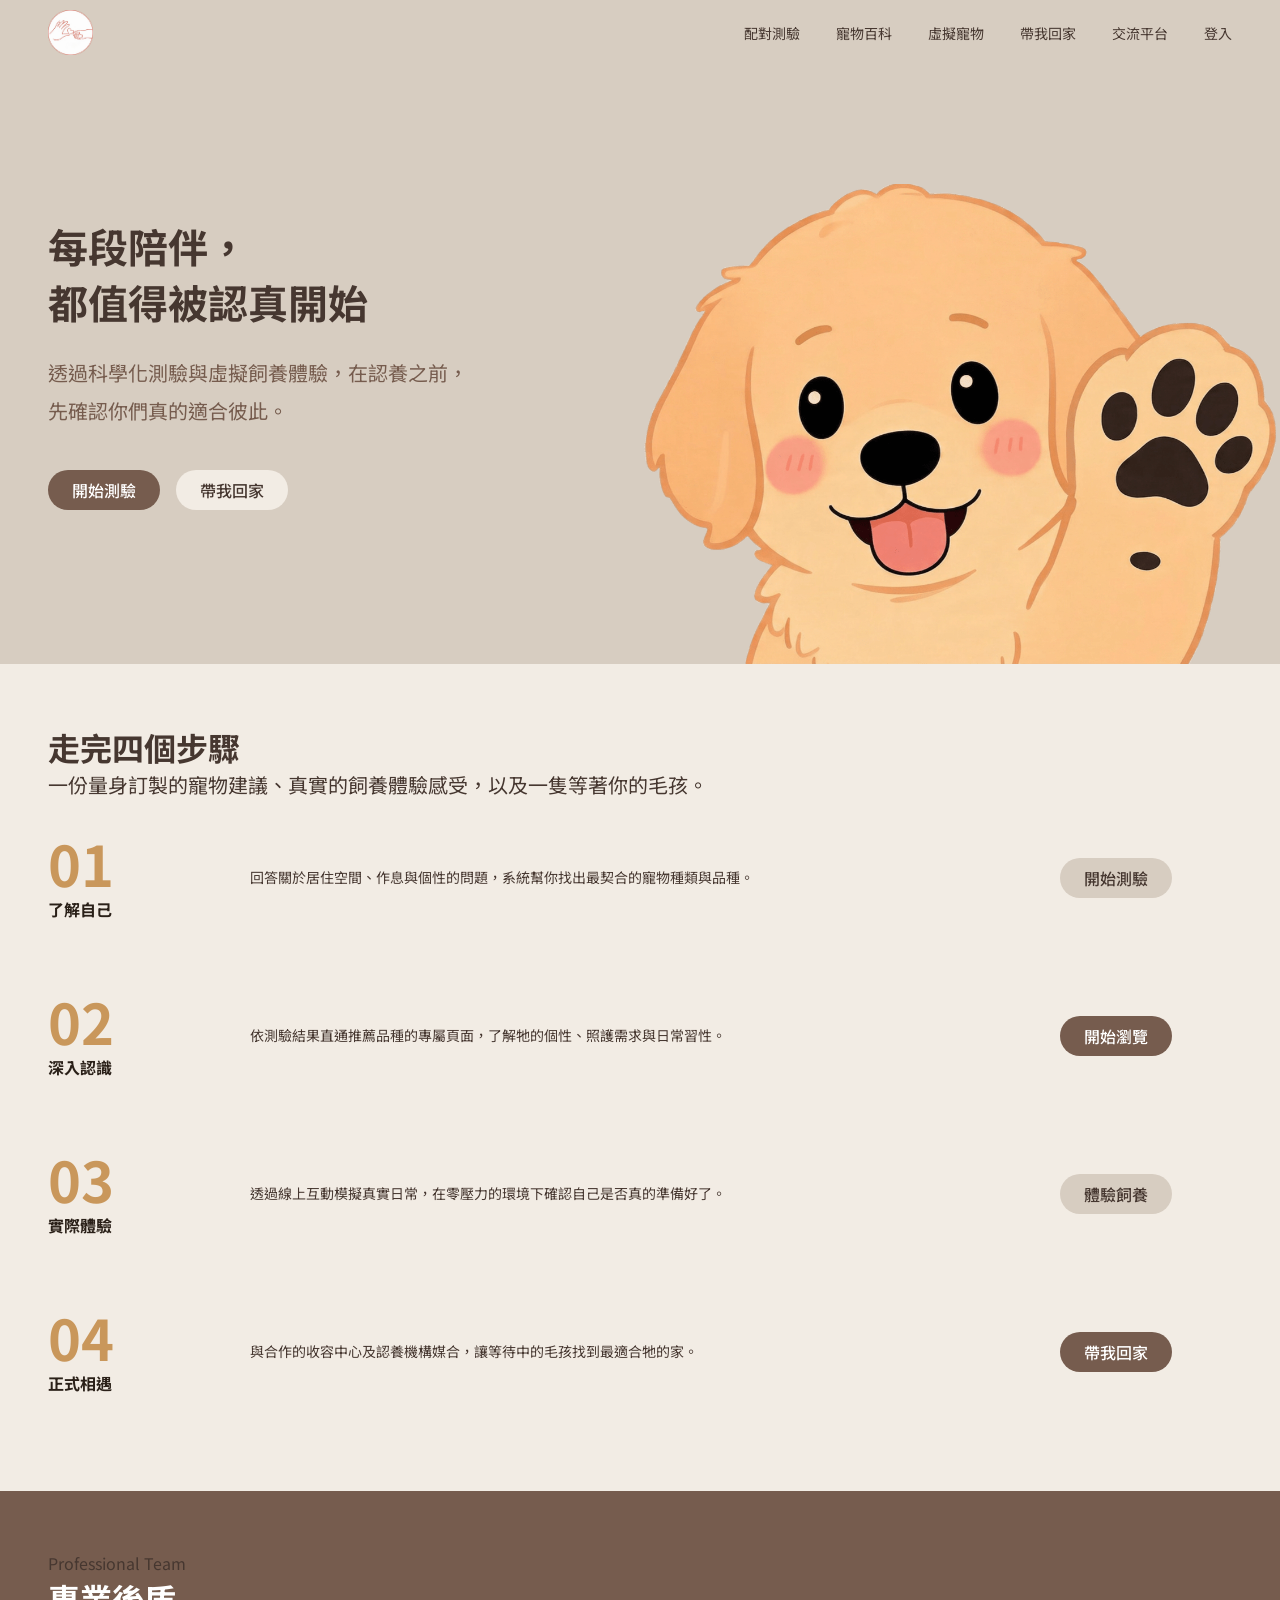
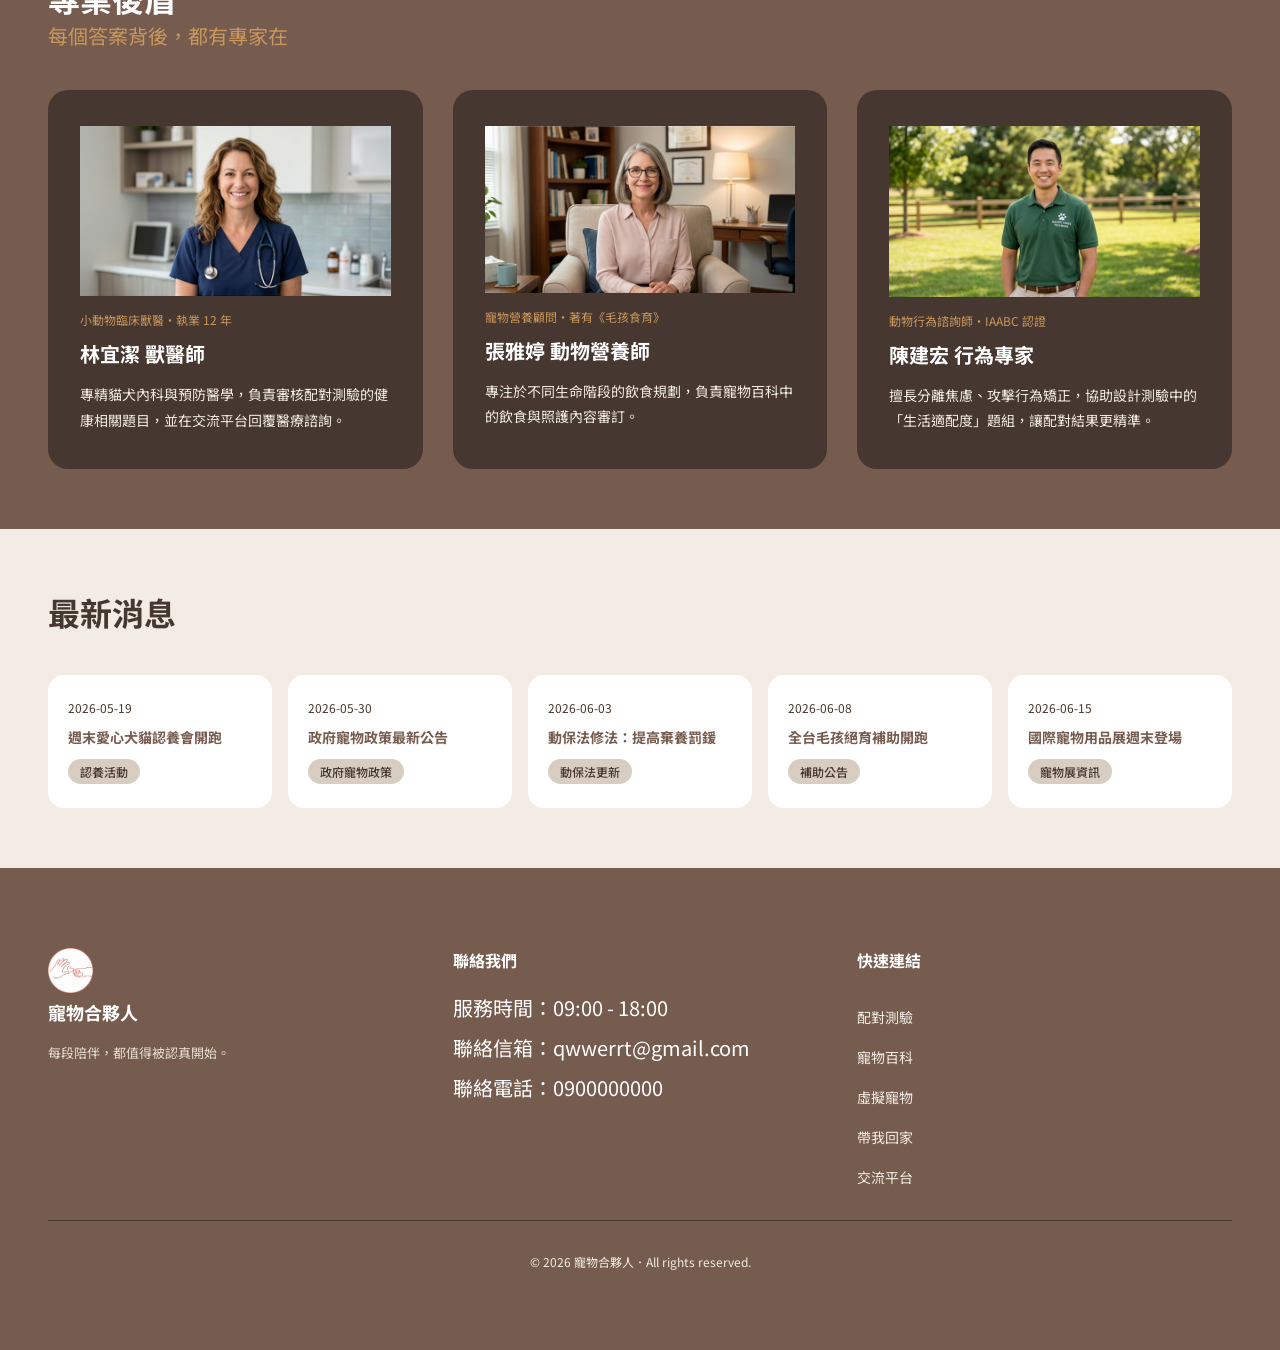
==== commit f821d99d: "CSS 變數統一、Q9 Q10 改為經濟題並計分、未作答不能看結果" ====
--- a/index.html
+++ b/index.html
@@ -5,28 +5,11 @@
     <meta charset="UTF-8">
     <meta name="viewport" content="width=device-width, initial-scale=1.0">
     <title>寵物合夥人首頁</title>
+    <script src="./layout.js" defer></script>
     <link rel="preconnect" href="https://fonts.googleapis.com">
     <link href="https://fonts.googleapis.com/css2?family=Noto+Sans+TC:wght@400;500;700&display=swap" rel="stylesheet">
     <link rel="stylesheet" href="./header.css">
     <style>
-        :root {
-            --white: #ffffff;
-            --light: #f2ece4;
-            --dark: #765c4e;
-            --grayscale: #d7cdc1;
-            --standout: #c9975b;
-            --text: #463730;
-            --dark-brown: #2a2018;
-
-
-
-            --medium-brown: #463730;
-            --btn-secondary: #bdab9b;
-            --text-muted: #96897b;
-        }
-
-
-
         body {
             font-family: 'Noto Sans TC', sans-serif;
             background-color: var(--light);
@@ -137,7 +120,7 @@
         .step-title {
             font-size: 16px;
             font-weight: 700;
-            color: var(--dark-brown, #4a3525);
+            color: var(--dark-brown);
             margin-top: 6px;
         }
 
@@ -336,31 +319,11 @@
 
 <body>
 
-    <!-- <==========================導覽頁============================> -->
-    <input type="checkbox" id="nav-control">
-    <div class="main-header">
-        <div><a class="logo" href="./index.html"><img src="./logo.png" alt="logo"></a></div>
-        <nav class="nav">
-
-            <ul class="nav-links">
-
-                <li><a class="btn-test" id="btn-test_explain" href="./test-explain.html">配對測驗</a></li>
-                <li><a class="btn-encyclopedia" id="btn-encyclopedia" href="./encyclopedia.html">寵物百科</a></li>
-                <li><a class="btn-index" id="btn-index" href="#">虛擬寵物</a></li>
-                <li><a class="btn-takeMeHome" id="btn-takeMeHome" href="#">帶我回家</a></li>
-                <li><a class="btn-comminicate" id="btn-comminicate" href="./comminicate.html">交流平台</a></li>
-                <li><a class="btn-login" id="btn-login" href="./login.html">登入</a></li>
-            </ul>
-        </nav>
-        <label for="nav-control" class="hb">
-            <span class="bar"></span>
-            <span class="bar"></span>
-            <span class="bar"></span>
-        </label>
-    </div>
-
-
-    <!-- <===============================hero============================> -->
+<!-- <==========================導覽頁============================> -->
+<div id="site-header"></div>
+
+
+<!-- <===============================hero============================> -->
     <section class="hero">
 
         <div class="hero-content">
@@ -368,7 +331,7 @@
             <p>透過科學化測驗與虛擬飼養體驗，在認養之前，<br>先確認你們真的適合彼此。</p>
             <div class="hero-buttons">
 
-                <a class="btn btn-c" href="./test_explain.html">開始測驗</a>
+                <a class="btn btn-c" href="./test-explain.html">開始測驗</a>
                 <a class="btn btn-a" href="#">帶我回家</a>
 
             </div>
@@ -528,43 +491,10 @@
         </div>
     </section>
 
-    <footer class="main-footer">
-        <div class="container">
-            <div class="row">
-                <div class="col-4 col-md-4">
-                    <a class="nav_logo" href="./index.html"><img src="./logo.png" alt="logo"></a>
-                    <h3 class="footer-logo">寵物合夥人</h3>
-                    <p class="footer-tagline">每段陪伴，都值得被認真開始。</p>
-                </div>
-
-                <div class="col-4 col-md-4">
-                    <h4 class="footer-section-title">聯絡我們</h4>
-                    <span class="footer-text">
-                        <p>服務時間：09:00 - 18:00
-                        <p>聯絡信箱：qwwerrt@gmail.com
-                        <p>聯絡電話：0900000000
-                    </span>
-                </div>
-
-                <div class="col-4 col-md-4 footer-links">
-                    <h4 class="footer-section-title">快速連結</h4>
-                    <ul class="footer-links">
-                        <li><a class="btn-test" id="btn-test_explain" href="./test-explain.html">配對測驗</a></li>
-                        <li><a class="btn-encyclopedia" id="btn-encyclopedia" href="./encyclopedia.html">寵物百科</a></li>
-                        <li><a class="btn-index" id="btn-index" href="#">虛擬寵物</a></li>
-                        <li><a class="btn-takeMeHome" id="btn-takeMeHome" href="#">帶我回家</a></li>
-                        <li><a class="btn-comminicate" id="btn-comminicate" href="./comminicate.html">交流平台</a></li>
-                    </ul>
-                </div>
-
-                <div class="col-12">
-                    <div class="footer-bottom">
-                        © 2026 寵物合夥人．All rights reserved.
-                    </div>
-                </div>
-            </div>
-        </div>
-    </footer>
+<!-- <==========================頁尾============================> -->
+    <div id="site-footer"></div>
+
+    
     <script>
 
         const newsGrid = document.querySelector('.news-grid');
--- a/header.css
+++ b/header.css
@@ -12,6 +12,10 @@
     --grayscale: #d7cdc1;
     --standout: #c9975b;
     --text: #463730;
+    --dark-brown: #2a2018;
+    --medium-brown: #463730;
+    --text-muted: #e6ddd2;
+    --error: #c0392b;
     --section-padding-y: clamp(40px, 8vw, 80px);
     --section-padding-x: clamp(24px, 5vw, 48px);
 }
@@ -534,4 +538,11 @@
     }
 
 
+}
+
+/* 目前所在頁面的選單項目 */
+.nav-links a[aria-current="page"],
+.footer-links a[aria-current="page"] {
+    color: var(--standout);
+    font-weight: 700;
 }
